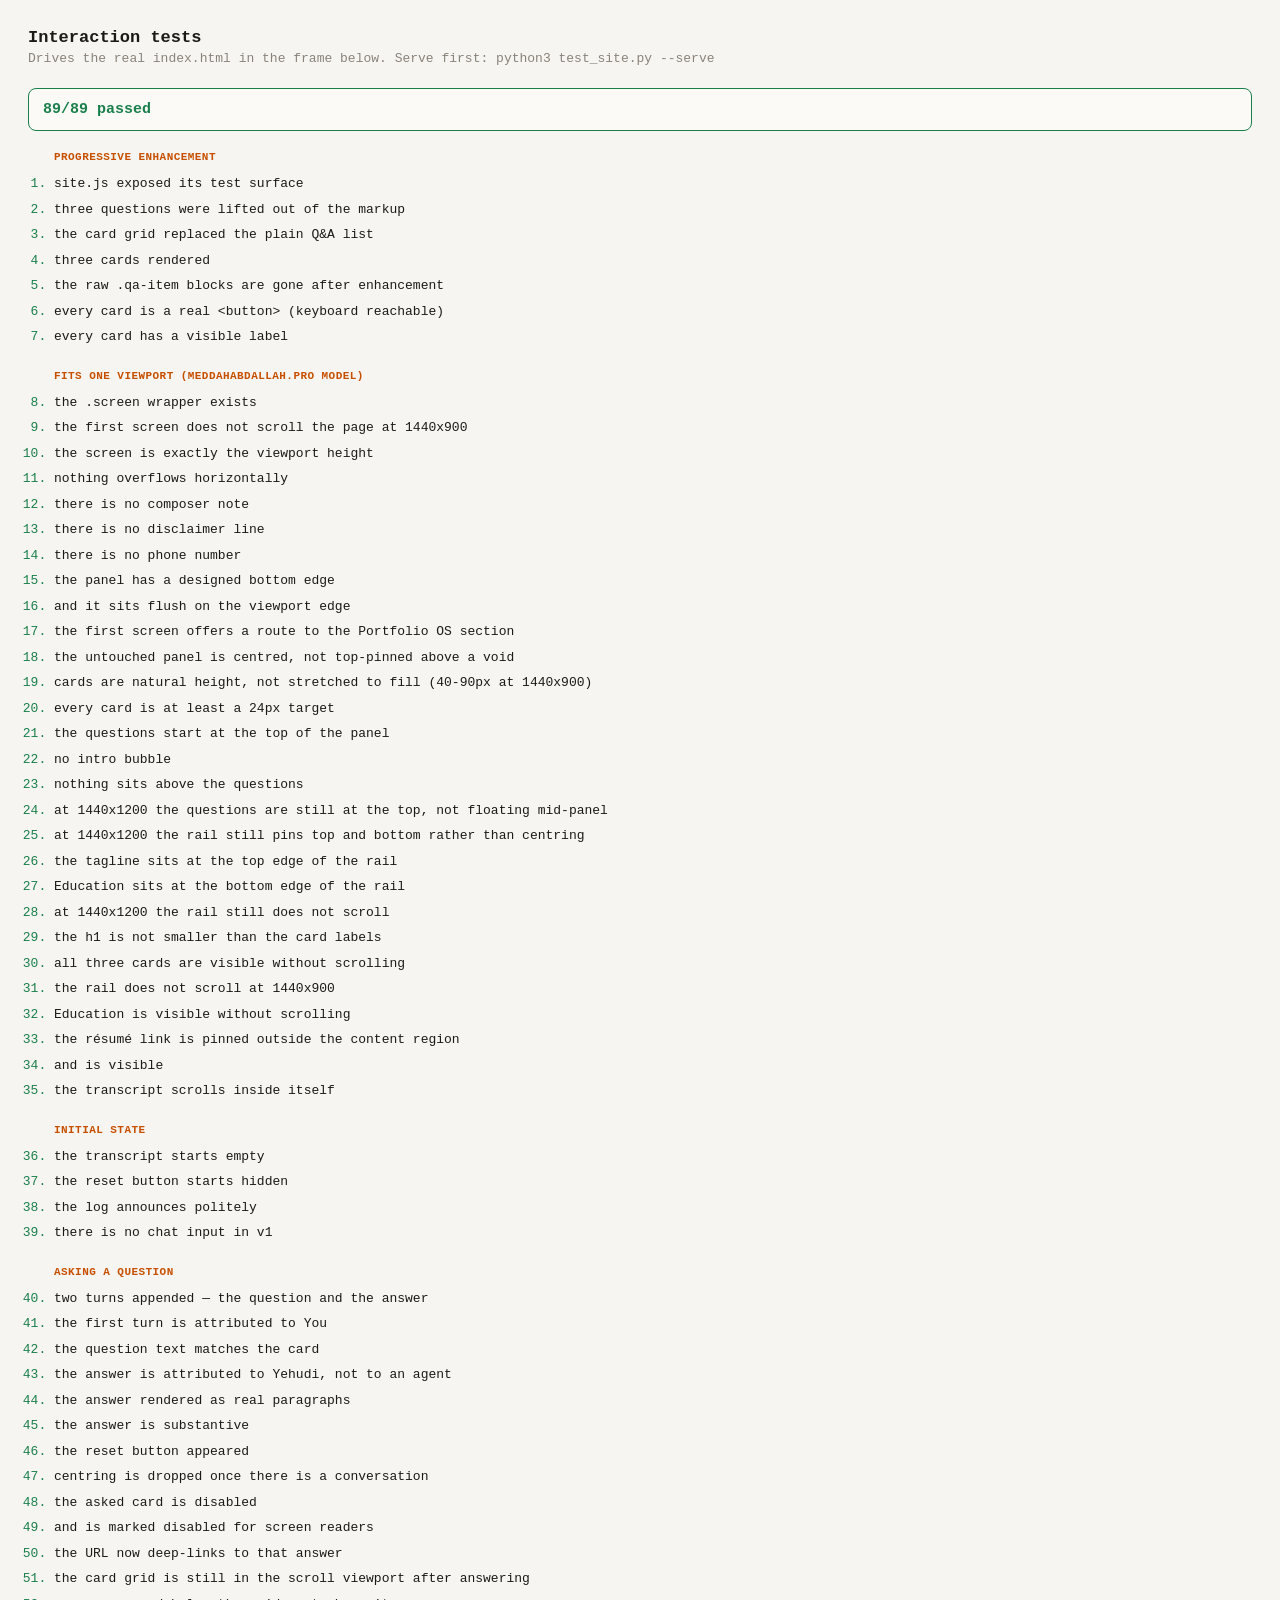
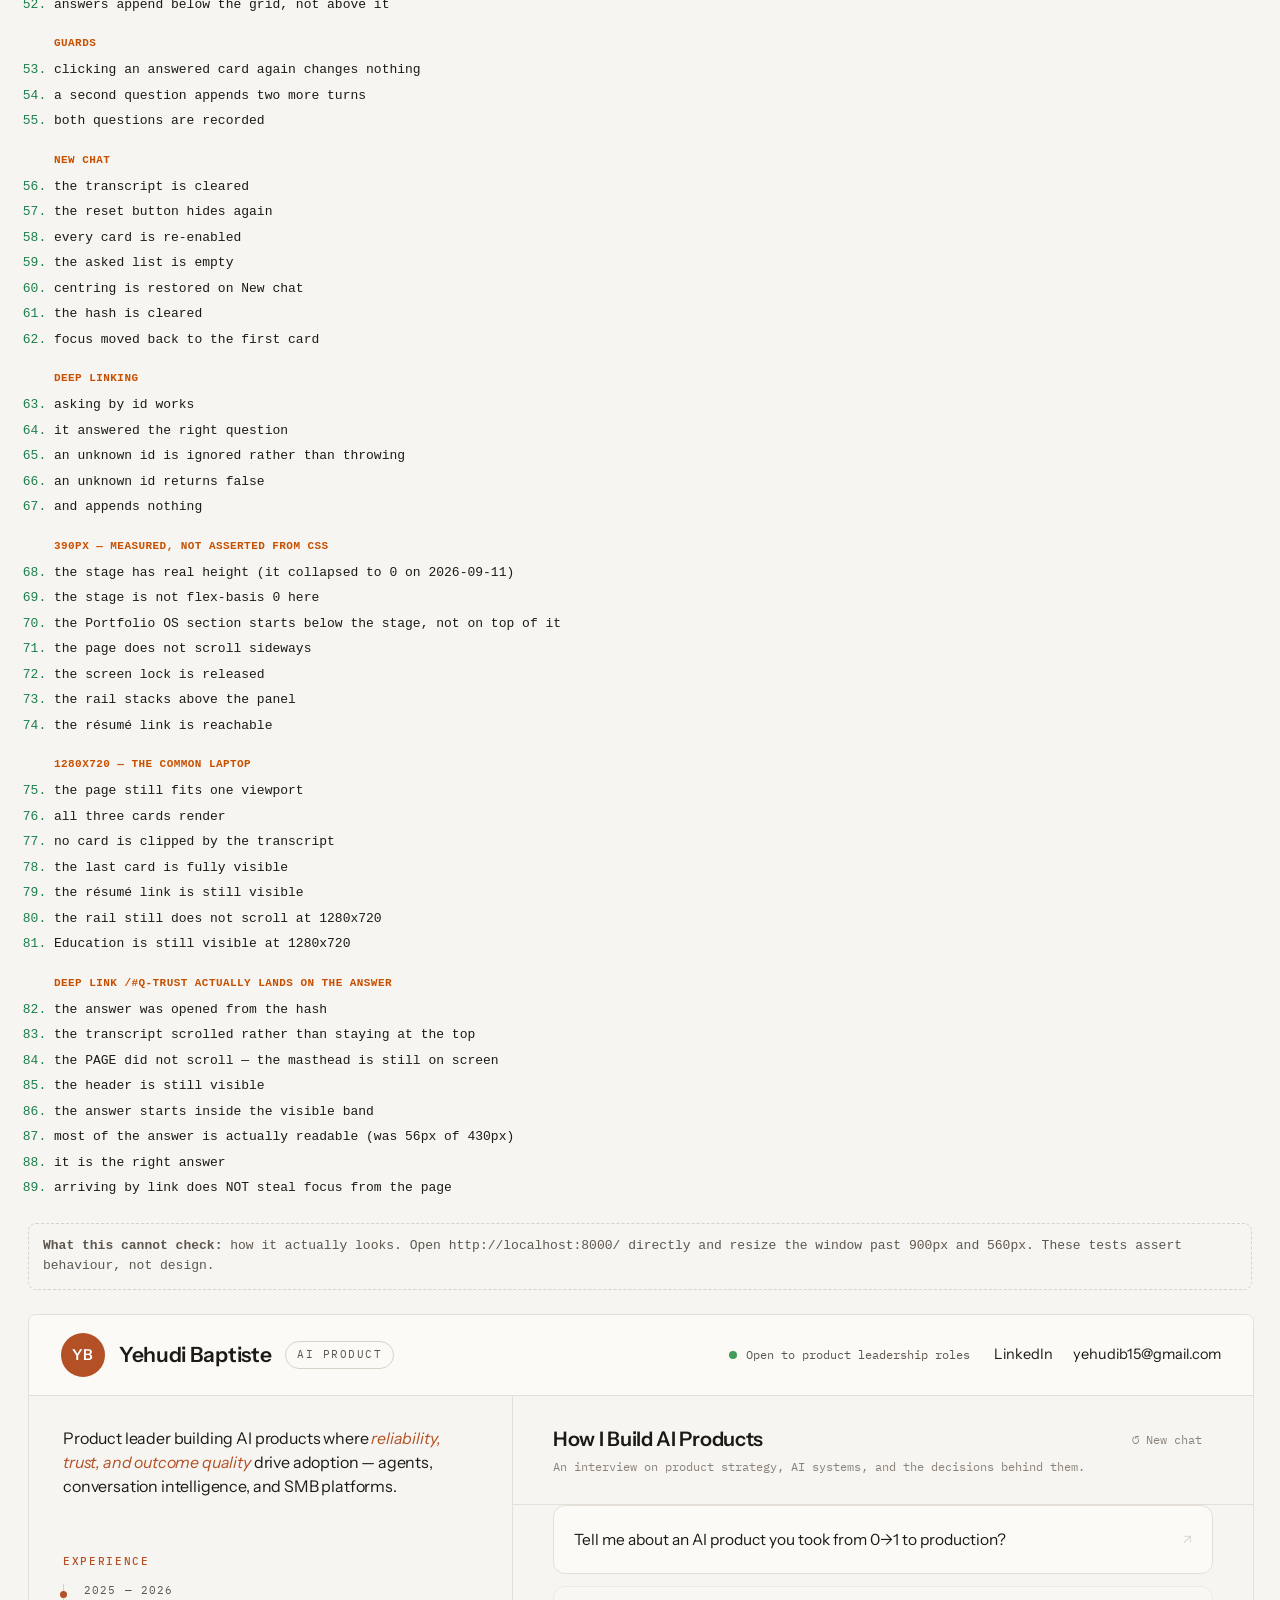
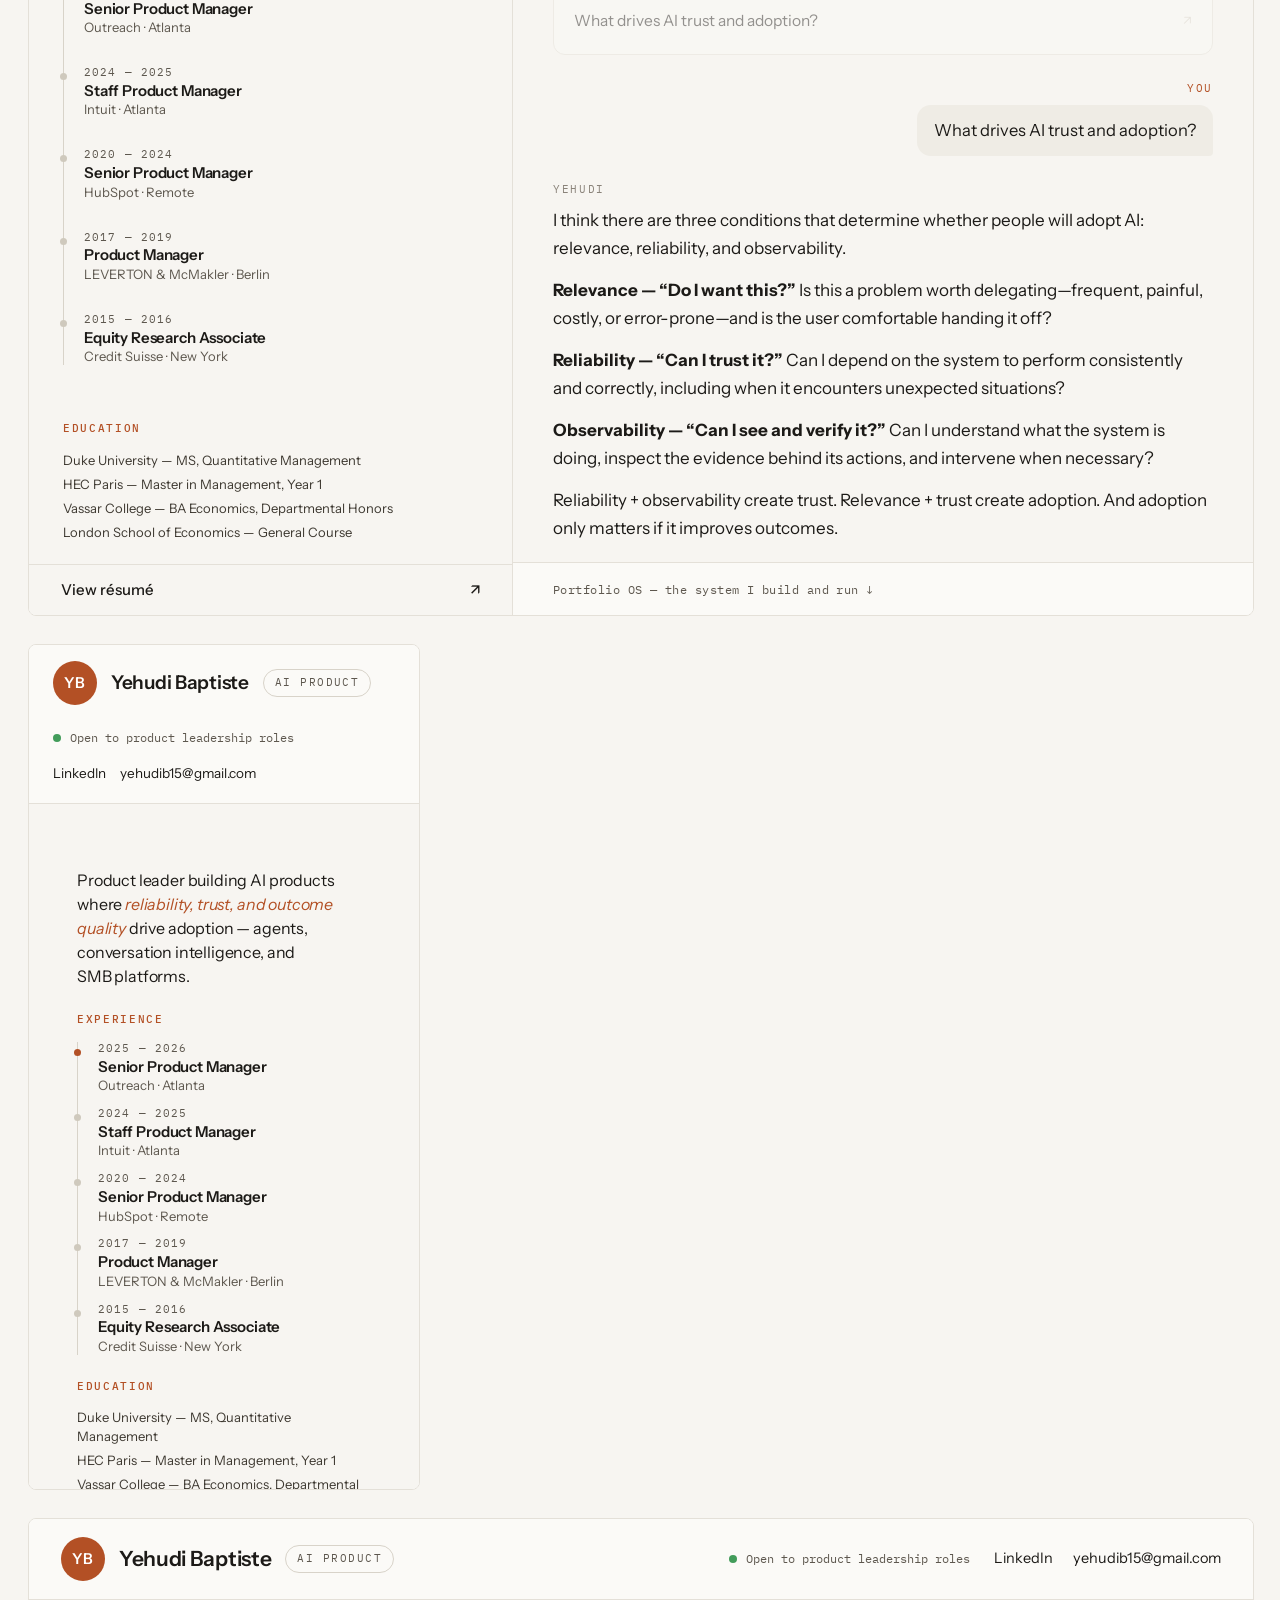
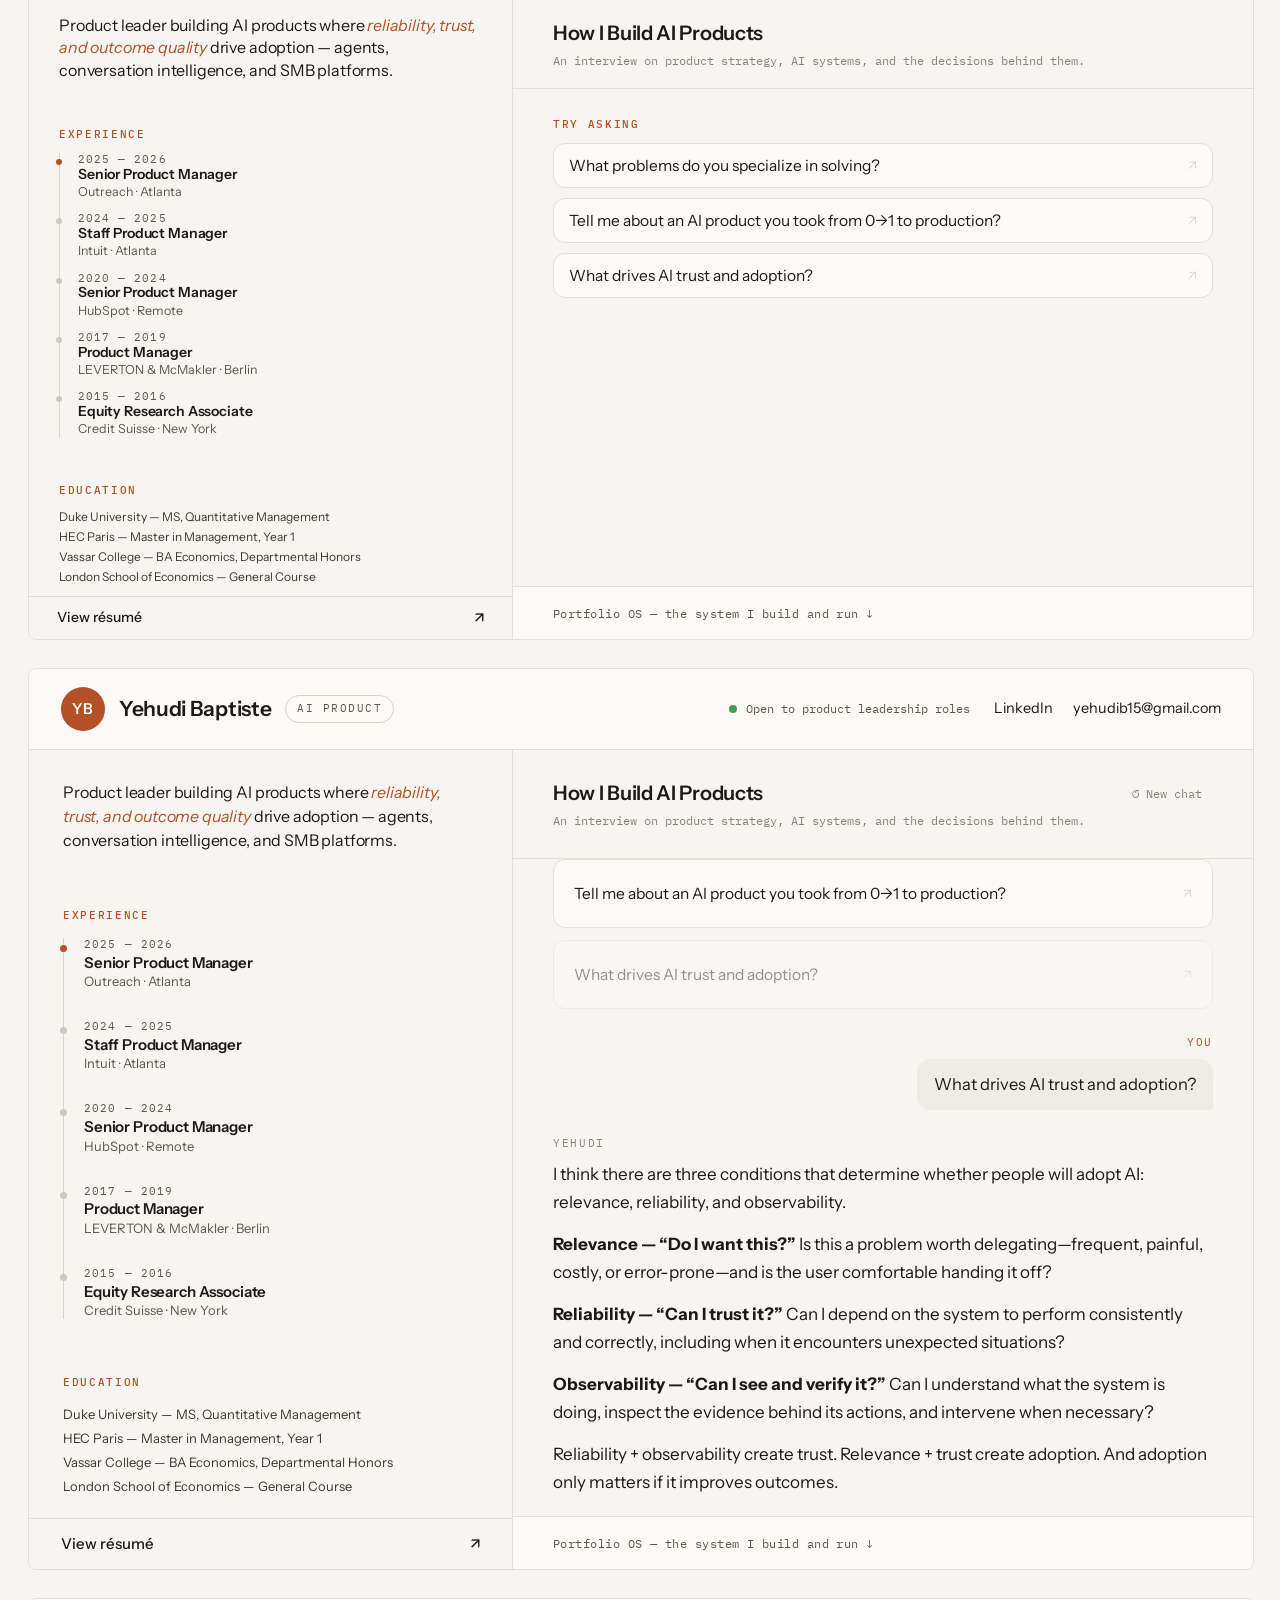
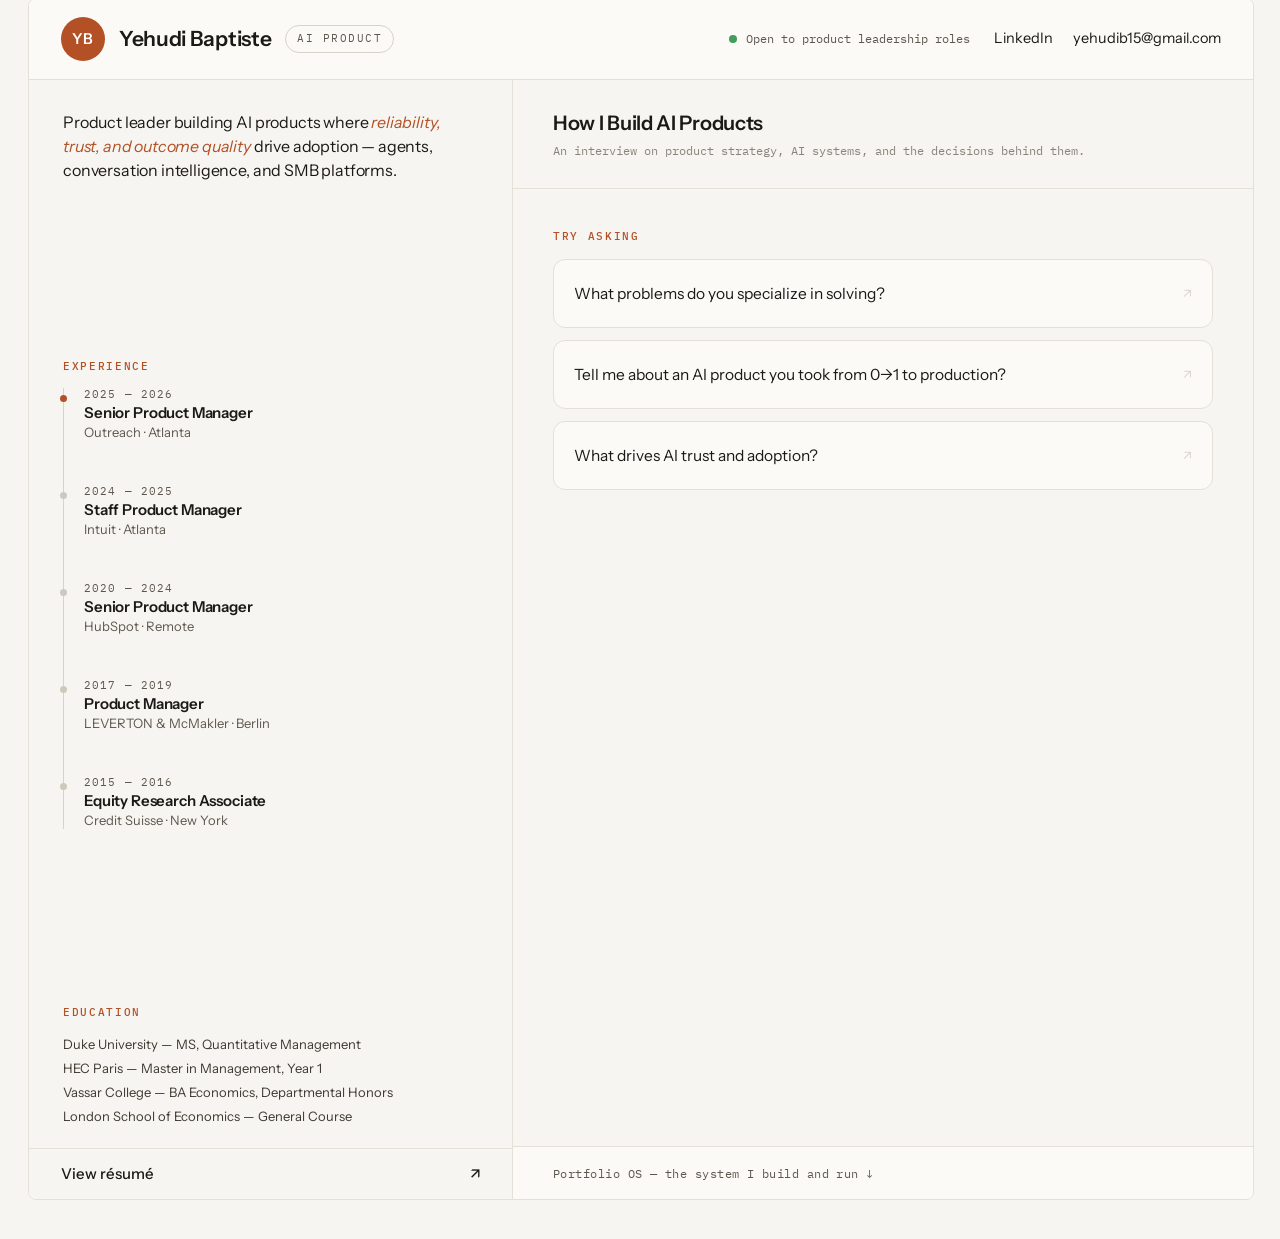
==== tests.html @ 3e701ba8 "Replace the product landing page with the portfolio experience myportfolioos.com was a Portfolio OS " ====
<!DOCTYPE html>
<html lang="en">
<head>
<meta charset="utf-8">
<meta name="viewport" content="width=device-width, initial-scale=1">
<title>Interaction tests — myportfolioos.com</title>
<meta name="robots" content="noindex">
<style>
  :root { color-scheme: light; }
  body { margin: 0; padding: 28px; background: #f7f5f1; color: #1c1a17;
         font-family: 'IBM Plex Mono', ui-monospace, Menlo, monospace; font-size: 13px; }
  h1 { font-size: 17px; margin: 0 0 4px; }
  .sub { color: #8a837a; margin: 0 0 22px; }
  #summary { font-size: 15px; font-weight: 600; padding: 12px 14px; border-radius: 8px;
             margin: 0 0 18px; border: 1px solid #e4e0d8; background: #fbfaf7; }
  #summary.pass { border-color: #1a7f4b; color: #1a7f4b; }
  #summary.fail { border-color: #b3261e; color: #b3261e; }
  ol { margin: 0; padding-left: 26px; }
  li { padding: 3px 0; line-height: 1.5; }
  li.ok::marker { color: #1a7f4b; }
  li.bad { color: #b3261e; font-weight: 500; }
  li.bad::marker { color: #b3261e; }
  .group { margin: 20px 0 8px; font-weight: 600; letter-spacing: 0.04em;
           text-transform: uppercase; font-size: 11px; color: #c75000; }
  #mframe { width: 390px; height: 844px; }
  #sframe { width: 1280px; height: 720px; }
  #dframe { width: 1440px; height: 900px; }
  #tframe { width: 1440px; height: 1200px; }
  iframe { width: 1440px; height: 900px; border: 1px solid #e4e0d8; border-radius: 8px;
           margin-top: 24px; background: #fff; max-width: 100%; }
  .note { margin-top: 22px; padding: 12px 14px; border: 1px dashed #d8d3c9;
          border-radius: 8px; color: #5d574e; line-height: 1.6; }
</style>
</head>
<body>

<h1>Interaction tests</h1>
<p class="sub">Drives the real index.html in the frame below. Serve first: <code>python3 test_site.py --serve</code></p>

<div id="summary">running…</div>
<ol id="results"></ol>

<div class="note">
  <strong>What this cannot check:</strong> how it actually looks. Open
  <code>http://localhost:8000/</code> directly and resize the window past 900px and 560px.
  These tests assert behaviour, not design.
</div>

<iframe id="frame" src="index.html" title="Landing page under test" width="1440" height="900"></iframe>
<iframe id="mframe" src="index.html" title="Landing page at 390px" width="390" height="844"></iframe>
<iframe id="sframe" src="index.html" title="Landing page at 1280x720" width="1280" height="720"></iframe>
<iframe id="dframe" src="index.html#q-trust" title="Deep link at 1440x900" width="1440" height="900"></iframe>
<iframe id="tframe" src="index.html" title="Landing page at 1440x1200" width="1440" height="1200"></iframe>

<script>
(function () {
  var results = document.getElementById("results");
  var summary = document.getElementById("summary");
  var ran = 0, bad = 0;

  function group(name) {
    var li = document.createElement("div");
    li.className = "group";
    li.textContent = name;
    results.appendChild(li);
  }

  function check(label, got, want) {
    if (want === undefined) want = true;
    ran++;
    var ok = got === want;
    if (!ok) bad++;
    var li = document.createElement("li");
    li.className = ok ? "ok" : "bad";
    li.textContent = label + (ok ? "" : "  → got " + JSON.stringify(got));
    results.appendChild(li);
  }

  function done() {
    summary.textContent = (ran - bad) + "/" + ran + " passed";
    summary.className = bad ? "fail" : "pass";
  }

  function fail(msg) {
    summary.textContent = msg;
    summary.className = "fail";
  }

  /* ------------------------------------------------------------------ 390px
   * A string match on "max-width: 900px" was green while the phone layout was
   * completely broken: .stage kept `flex: 1 1 0` from the desktop rule, collapsed
   * to 0px once .screen stopped being a fixed-height flex column, and every child
   * painted on top of the section below. Measure the box, never the stylesheet. */
  function narrow() {
    group("390px — measured, not asserted from CSS");
    var f = document.getElementById("mframe");
    var d = f.contentDocument, w = f.contentWindow;
    var de = d.documentElement;
    var stage = d.querySelector(".stage");
    var product = d.querySelector(".product");
    var sh = stage.getBoundingClientRect();

    check("the stage has real height (it collapsed to 0 on 2026-09-11)",
          Math.round(sh.height) > 400);
    check("the stage is not flex-basis 0 here",
          w.getComputedStyle(stage).flexGrow, "0");
    check("the Portfolio OS section starts below the stage, not on top of it",
          product.getBoundingClientRect().top >= sh.bottom - 2);
    check("the page does not scroll sideways", de.scrollWidth <= de.clientWidth + 1);
    check("the screen lock is released", w.getComputedStyle(d.querySelector(".screen")).overflow, "visible");
    check("the rail stacks above the panel",
          d.querySelector(".rail").getBoundingClientRect().bottom
            <= d.querySelector(".panel").getBoundingClientRect().top + 2);
    check("the résumé link is reachable", d.querySelector(".resume").getBoundingClientRect().height > 20);
    short();
  }

  /* ----------------------------------------------------------------- 1280x720
   * The commonest laptop. The bottom two cards clipped here while 1440x900 was fine. */
  function short() {
    group("1280x720 — the common laptop");
    var f = document.getElementById("sframe");
    var d = f.contentDocument;
    var de = d.documentElement;
    var tr = d.querySelector(".transcript");
    var cards = d.querySelectorAll(".ask");

    check("the page still fits one viewport",
          d.querySelector(".screen").scrollHeight <= d.querySelector(".screen").clientHeight + 2);
    check("all three cards render", cards.length, 3);
    check("no card is clipped by the transcript",
          Array.prototype.every.call(cards, function (b) {
            return b.getBoundingClientRect().bottom <= tr.getBoundingClientRect().bottom + 1;
          }));
    check("the last card is fully visible",
          cards[cards.length - 1].getBoundingClientRect().bottom <= de.clientHeight);
    check("the résumé link is still visible",
          d.querySelector(".resume").getBoundingClientRect().bottom <= de.clientHeight + 2);
    var rs2 = d.querySelector(".rail-scroll");
    check("the rail still does not scroll at 1280x720",
          rs2.scrollHeight <= rs2.clientHeight + 1);
    check("Education is still visible at 1280x720",
          d.querySelector(".edu").getBoundingClientRect().bottom
            <= rs2.getBoundingClientRect().bottom + 1);
    deep();
  }

  /* -------------------------------------------------------------- deep link
   * The link Yehudi pastes into an email. Moving #log below the card grid left this
   * showing 56px of a 430px answer, sliced mid-glyph by the composer, because the
   * deep-link path suppressed the scroll along with the focus. */
  /* Wait for the scroll to SETTLE before measuring. These assertions check the result
   * of a smooth scroll; sampling on a fixed timeout made the suite report 71/73 under
   * normal motion and 73/73 with --force-prefers-reduced-motion, on identical code.
   * A harness that shows red on a clean tree is a harness you stop reading. */
  function whenSettled(win, el, cb) {
    var last = -1, stable = 0, frames = 0, moved = false;
    (function tick() {
      // `moved` matters: from a cold start scrollTop is 0 and "3 stable frames" is
      // satisfied instantly, before the scroll has begun. Wait for it to leave 0 first.
      if (el.scrollTop > 0) moved = true;
      if (el.scrollTop === last) stable++; else { stable = 0; last = el.scrollTop; }
      if ((moved && stable >= 3) || ++frames > 300) return cb();
      win.setTimeout(tick, 16);   // NOT win.requestAnimationFrame — detaching it from
                                  // its window throws "Illegal invocation" and hangs the suite.
    })();
  }

  function deep() {
    var f = document.getElementById("dframe");
    var d = f.contentDocument;
    var tr = d.querySelector(".transcript");
    whenSettled(f.contentWindow, tr, function () { deepAssert(f, d, tr); });
  }

  function deepAssert(f, d, tr) {
    group("Deep link /#q-trust actually lands on the answer");
    var ai = d.querySelector(".turn.ai");

    check("the answer was opened from the hash", !!ai);
    if (!ai) { done(); return; }

    var band = tr.getBoundingClientRect();
    var box = ai.getBoundingClientRect();
    var visible = Math.min(box.bottom, band.bottom) - Math.max(box.top, band.top);

    check("the transcript scrolled rather than staying at the top", tr.scrollTop > 50);
    // scrollIntoView() moves every scrollable ancestor. It pushed the header off the
    // page and revealed the Portfolio OS section on a link that should not move the page.
    check("the PAGE did not scroll — the masthead is still on screen",
          f.contentWindow.scrollY, 0);
    check("the header is still visible",
          d.querySelector(".site-header").getBoundingClientRect().top >= -2);
    check("the answer starts inside the visible band", box.top >= band.top - 2);
    check("most of the answer is actually readable (was 56px of 430px)",
          visible > Math.min(box.height, band.height) * 0.8);
    check("it is the right answer",
          /relevance, reliability, and observability/i.test(d.getElementById("log").textContent));
    check("arriving by link does NOT steal focus from the page",
          d.activeElement === d.body || d.activeElement === d.documentElement);
    done();
  }

  var frame = document.getElementById("frame");

  frame.addEventListener("load", function () {
    var win, doc;
    try {
      win = frame.contentWindow;
      doc = win.document;
    } catch (e) {
      fail("Cannot reach the frame — open this over http, not file://");
      return;
    }

    if (!win.__site) {
      fail("site.js did not initialise (window.__site is missing)");
      return;
    }

    var S = win.__site;
    var log = doc.getElementById("log");
    var grid = doc.querySelector(".qa-grid");
    var resetBtn = doc.getElementById("reset");

    /* ---------------------------------------------------- enhancement */
    group("Progressive enhancement");
    check("site.js exposed its test surface", !!S);
    check("three questions were lifted out of the markup", S.questions.length, 3);
    check("the card grid replaced the plain Q&A list", !!grid);
    check("three cards rendered", grid ? grid.querySelectorAll(".ask").length : 0, 3);
    check("the raw .qa-item blocks are gone after enhancement",
          doc.querySelectorAll(".qa-item").length, 0);
    check("every card is a real <button> (keyboard reachable)",
          grid ? Array.prototype.every.call(grid.querySelectorAll(".ask"),
                function (b) { return b.tagName === "BUTTON" && b.type === "button"; }) : false);
    check("every card has a visible label",
          grid ? Array.prototype.every.call(grid.querySelectorAll(".ask"),
                function (b) { return b.textContent.trim().length > 8; }) : false);

    /* ---------------------------------------------------- viewport fit */
    group("Fits one viewport (meddahabdallah.pro model)");
    var screenEl = doc.querySelector(".screen");
    var de = doc.documentElement;
    check("the .screen wrapper exists", !!screenEl);
    check("the first screen does not scroll the page at 1440x900",
          screenEl.scrollHeight <= screenEl.clientHeight + 2);
    check("the screen is exactly the viewport height",
          Math.abs(screenEl.getBoundingClientRect().height - de.clientHeight) <= 2);
    check("nothing overflows horizontally", de.scrollWidth <= de.clientWidth + 1);

    // Removed 2026-09-11. Asserted absent so neither creeps back.
    check("there is no composer note", !doc.getElementById("composer"));
    check("there is no disclaimer line", !doc.querySelector(".disclaimer"));
    check("there is no phone number", !doc.querySelector('a[href^="tel:"]'));
    var foot = doc.querySelector(".panel-foot");
    check("the panel has a designed bottom edge", !!foot);
    check("and it sits flush on the viewport edge",
          Math.abs(foot.getBoundingClientRect().bottom - de.clientHeight) <= 2);
    check("the first screen offers a route to the Portfolio OS section",
          !!doc.querySelector('.screen a[href="#portfolio-os"]'));
    check("the untouched panel is centred, not top-pinned above a void",
          doc.getElementById("transcript").classList.contains("is-empty"));

    /* EMPTY-STATE GEOMETRY. On 2026-09-11 a stretched-card layout was added and then
       removed an hour later, and BOTH suites stayed green through the whole thing —
       nothing asserted a card height or a grid height, so a feature could vanish
       silently. These lock the intended shape: natural-height cards in a centred block.
       If the stretch is ever restored, the band is what needs editing, deliberately. */
    var cards = doc.querySelectorAll(".ask");
    var h0 = cards[0].getBoundingClientRect().height;
    check("cards are natural height, not stretched to fill (40-90px at 1440x900)",
          h0 >= 40 && h0 <= 90);
    check("every card is at least a 24px target",
          Array.prototype.every.call(cards, function (b) {
            return b.getBoundingClientRect().height >= 24;
          }));

    var tr = doc.getElementById("transcript");
    var trBox = tr.getBoundingClientRect();
    var kicker = doc.querySelector("#qa .kicker").getBoundingClientRect();
    /* His ruling 2026-09-11: intro bubble removed, questions at the top of the panel.
       Measured against the transcript's own padding rather than a literal. The first
       version used `<= 40` and measured exactly 40 — padding 34px plus the section's 6px
       margin — so any future padding tweak would have failed the build spuriously and read
       as a real regression. */
    var trPadTop = parseFloat(win.getComputedStyle(tr).paddingTop);
    check("the questions start at the top of the panel",
          kicker.top - trBox.top <= trPadTop + 16);
    check("no intro bubble", !doc.querySelector(".msg.intro"));
    check("nothing sits above the questions",
          doc.querySelector("#qa").previousElementSibling, null);

    /* 1440x900 is where the empty-state void is SMALLEST. Guarding it only here reads as
       coverage it is not: at 1440x1200 the same void is roughly double. Re-run the two
       assertions that care about it at the height that actually stresses them. */
    var tall = document.getElementById("tframe");
    var td = tall.contentDocument;
    var ttr = td.getElementById("transcript");
    var tbox = ttr.getBoundingClientRect();
    var tKick = td.querySelector("#qa .kicker").getBoundingClientRect();
    var tPadTop = parseFloat(tall.contentWindow.getComputedStyle(ttr).paddingTop);
    check("at 1440x1200 the questions are still at the top, not floating mid-panel",
          tKick.top - tbox.top <= tPadTop + 16);
    // His ruling 2026-09-11: tagline pinned top, Education pinned bottom, at every height.
    check("at 1440x1200 the rail still pins top and bottom rather than centring",
          tall.contentWindow.getComputedStyle(td.querySelector(".rail-scroll")).justifyContent,
          "space-between");
    var tRail = td.querySelector(".rail-scroll").getBoundingClientRect();
    var tKids = td.querySelectorAll(".rail-scroll > *");
    check("the tagline sits at the top edge of the rail",
          tKids[0].getBoundingClientRect().top - tRail.top <= 34);
    check("Education sits at the bottom edge of the rail",
          tRail.bottom - tKids[tKids.length - 1].getBoundingClientRect().bottom <= 26);
    check("at 1440x1200 the rail still does not scroll",
          td.querySelector(".rail-scroll").scrollHeight
            <= td.querySelector(".rail-scroll").clientHeight + 1);
    check("the h1 is not smaller than the card labels",
          parseFloat(win.getComputedStyle(doc.querySelector(".lede")).fontSize)
            >= parseFloat(win.getComputedStyle(doc.querySelector(".ask")).fontSize));
    check("all three cards are visible without scrolling",
          Array.prototype.every.call(doc.querySelectorAll(".ask"), function (b) {
            return b.getBoundingClientRect().bottom <= de.clientHeight;
          }));
    // His instruction 2026-09-11: the whole rail must fit, education visible, no scrolling.
    var rs = doc.querySelector(".rail-scroll");
    check("the rail does not scroll at 1440x900",
          rs.scrollHeight <= rs.clientHeight + 1);
    check("Education is visible without scrolling",
          doc.querySelector(".edu").getBoundingClientRect().bottom
            <= rs.getBoundingClientRect().bottom + 1);

    var resume = doc.querySelector(".resume");
    check("the résumé link is pinned outside the content region",
          resume.parentElement.classList.contains("rail"));
    check("and is visible", resume.getBoundingClientRect().bottom <= de.clientHeight + 2);
    check("the transcript scrolls inside itself",
          win.getComputedStyle(doc.querySelector(".transcript")).overflowY, "auto");

    /* ---------------------------------------------------- initial state */
    group("Initial state");
    check("the transcript starts empty", log.children.length, 0);
    check("the reset button starts hidden", resetBtn.hidden, true);
    check("the log announces politely",
          log.getAttribute("aria-live"), "polite");
    check("there is no chat input in v1", doc.querySelectorAll("textarea").length, 0);

    /* ---------------------------------------------------- asking */
    group("Asking a question");
    var first = grid.querySelector(".ask");
    var firstId = first.dataset.id;
    var firstLabel = first.textContent.replace("↗", "").trim();

    first.click();

    win.setTimeout(function () {
      check("two turns appended — the question and the answer", log.children.length, 2);
      check("the first turn is attributed to You",
            log.children[0].querySelector(".who").textContent.trim(), "You");
      check("the question text matches the card",
            log.children[0].querySelector(".bubble").textContent.trim(), firstLabel);
      // First person throughout: the heading says "How I Build AI Products" and every
      // answer is his own writing, so nothing on the page speaks about him in third person.
      check("the answer is attributed to Yehudi, not to an agent",
            log.children[1].querySelector(".who").textContent.trim(), "Yehudi");
      check("the answer rendered as real paragraphs",
            log.children[1].querySelectorAll("p").length >= 2);
      check("the answer is substantive",
            log.children[1].textContent.trim().length > 250);
      check("the reset button appeared", resetBtn.hidden, false);
      check("centring is dropped once there is a conversation",
            doc.getElementById("transcript").classList.contains("is-empty"), false);
      check("the asked card is disabled", first.disabled, true);
      check("and is marked disabled for screen readers",
            first.getAttribute("aria-disabled"), "true");
      check("the URL now deep-links to that answer",
            win.location.hash, "#" + firstId);
      check("the card grid is still in the scroll viewport after answering",
            grid.getBoundingClientRect().top < doc.querySelector(".transcript").getBoundingClientRect().bottom);
      check("answers append below the grid, not above it",
            grid.compareDocumentPosition(log) & Node.DOCUMENT_POSITION_FOLLOWING ? true : false);

      /* ------------------------------------------------- no double-ask */
      group("Guards");
      first.click();
      win.setTimeout(function () {
        check("clicking an answered card again changes nothing", log.children.length, 2);

        var second = grid.querySelectorAll(".ask")[1];
        second.click();
        win.setTimeout(function () {
          check("a second question appends two more turns", log.children.length, 4);
          check("both questions are recorded", S.asked().length, 2);

          /* --------------------------------------------- reset */
          group("New chat");
          resetBtn.click();
          win.setTimeout(function () {
            check("the transcript is cleared", log.children.length, 0);
            check("the reset button hides again", resetBtn.hidden, true);
            check("every card is re-enabled",
                  Array.prototype.every.call(grid.querySelectorAll(".ask"),
                        function (b) { return b.disabled === false; }));
            check("the asked list is empty", S.asked().length, 0);
            check("centring is restored on New chat",
                  doc.getElementById("transcript").classList.contains("is-empty"));
            check("the hash is cleared", win.location.hash, "");
            check("focus moved back to the first card",
                  doc.activeElement === grid.querySelector(".ask"));

            /* ------------------------------------------- deep link */
            group("Deep linking");
            S.ask("q-trust", { scroll: false, focus: false }).then(function () {
              win.setTimeout(function () {
                check("asking by id works", log.children.length, 2);
                check("it answered the right question",
                      /trust and adoption/i.test(log.children[0].textContent));
                check("an unknown id is ignored rather than throwing",
                      typeof S.ask === "function");
                S.ask("q-does-not-exist", { scroll: false, focus: false }).then(function (r) {
                  check("an unknown id returns false", r, false);
                  check("and appends nothing", log.children.length, 2);
                  narrow();
                });
              }, 30);
            });
          }, 30);
        }, 30);
      }, 30);
    }, 40);
  });
})();
</script>
</body>
</html>
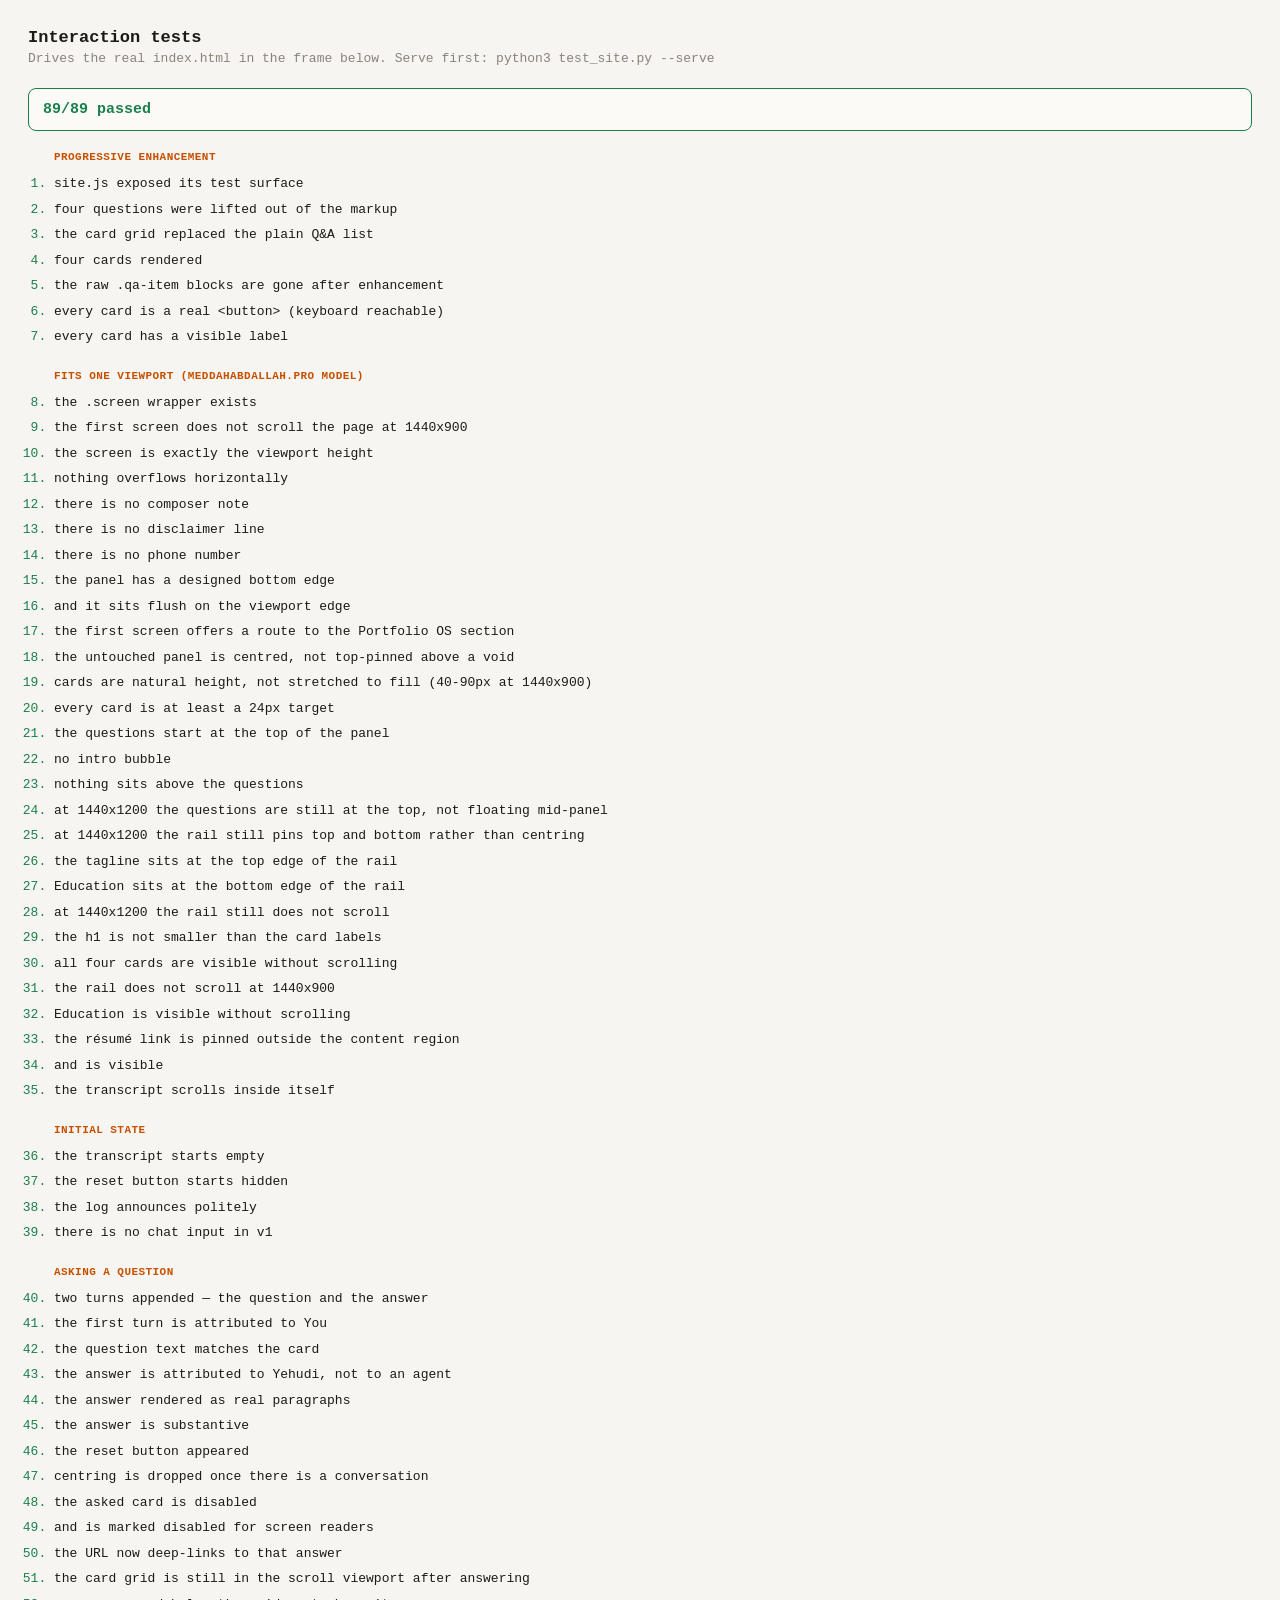
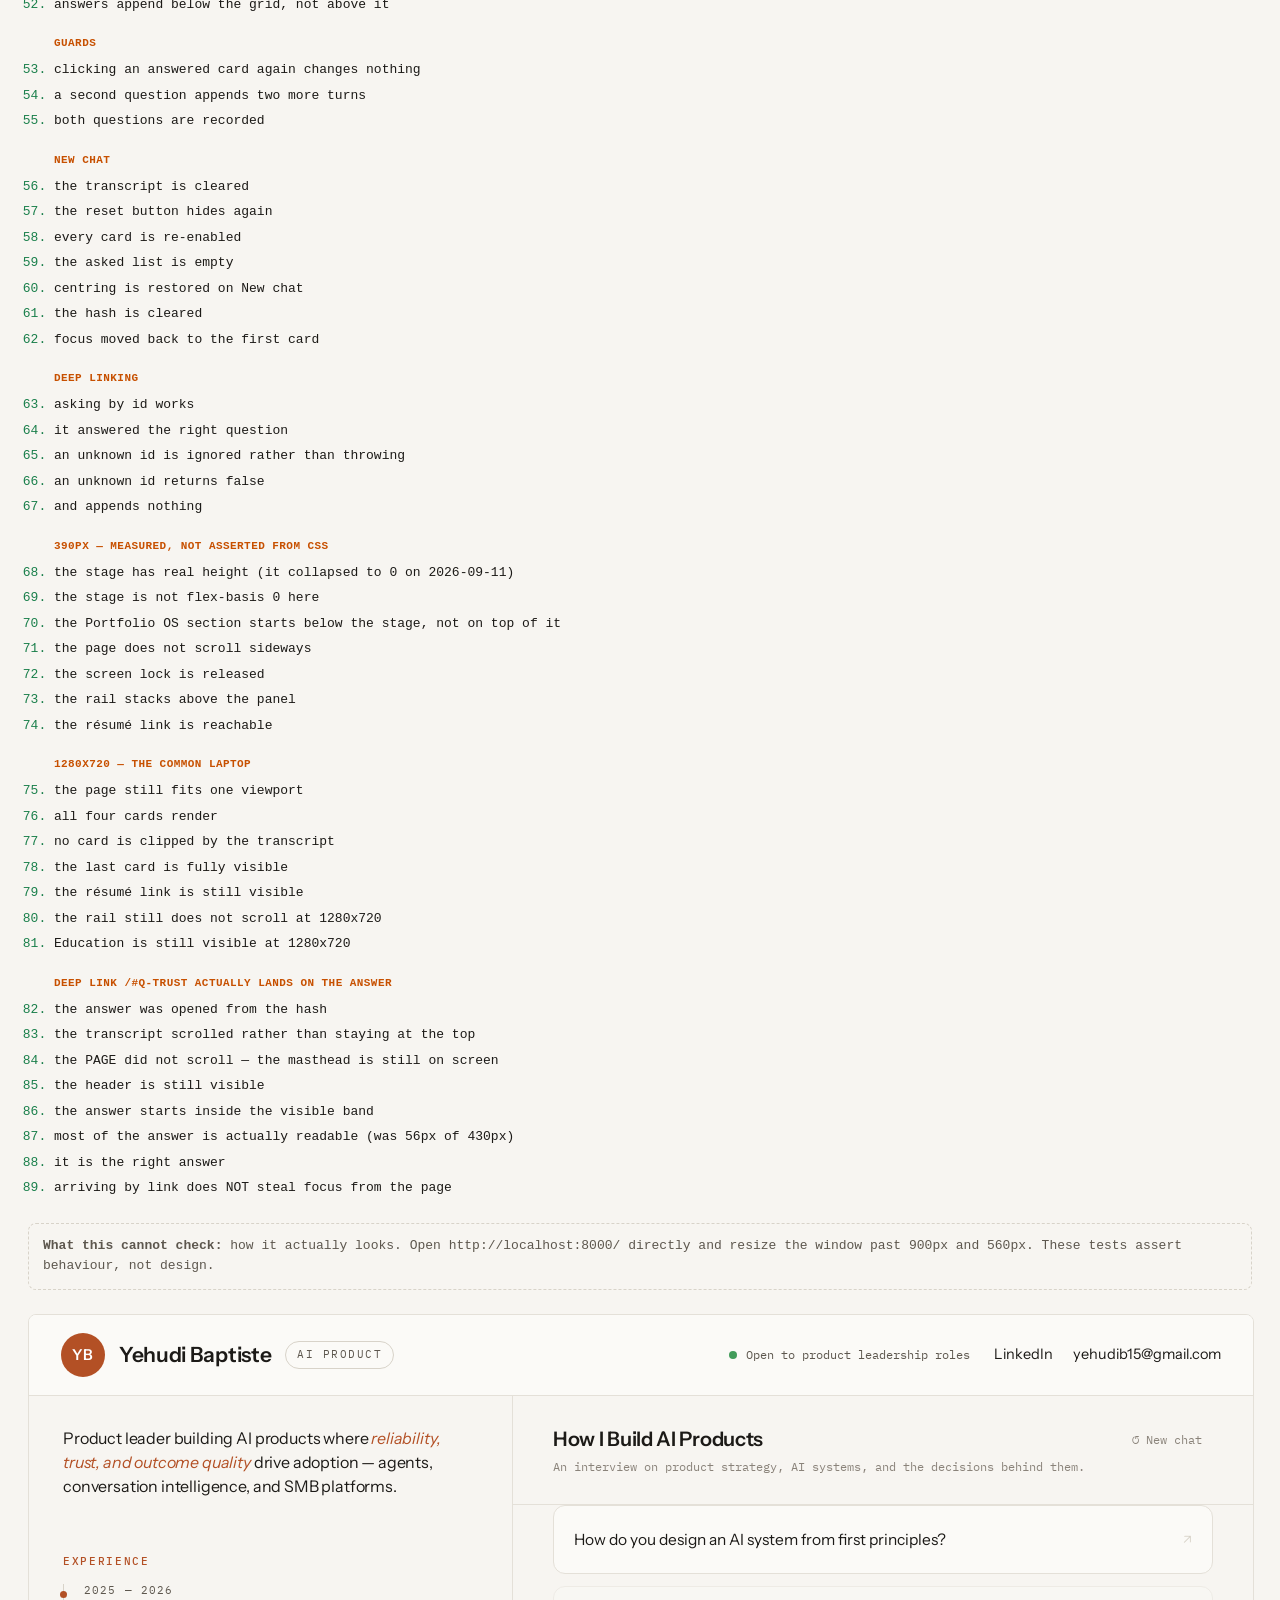
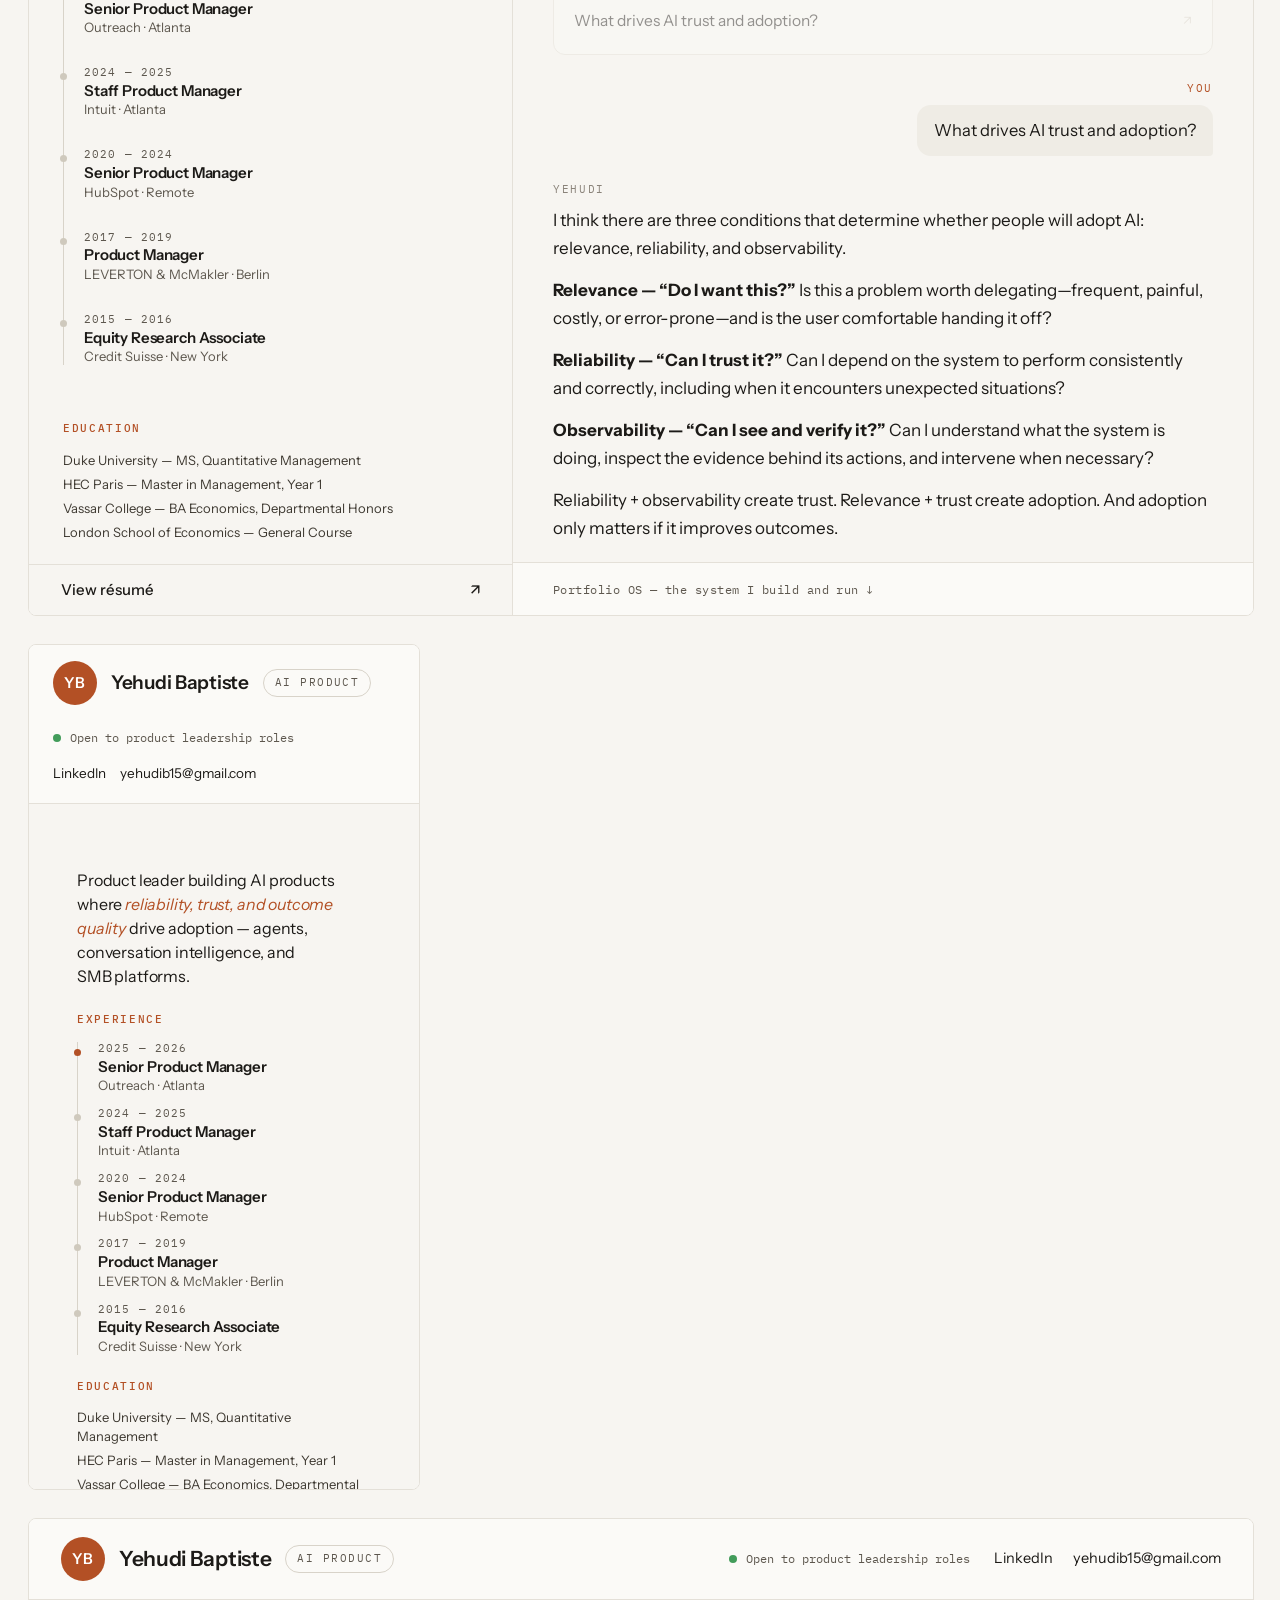
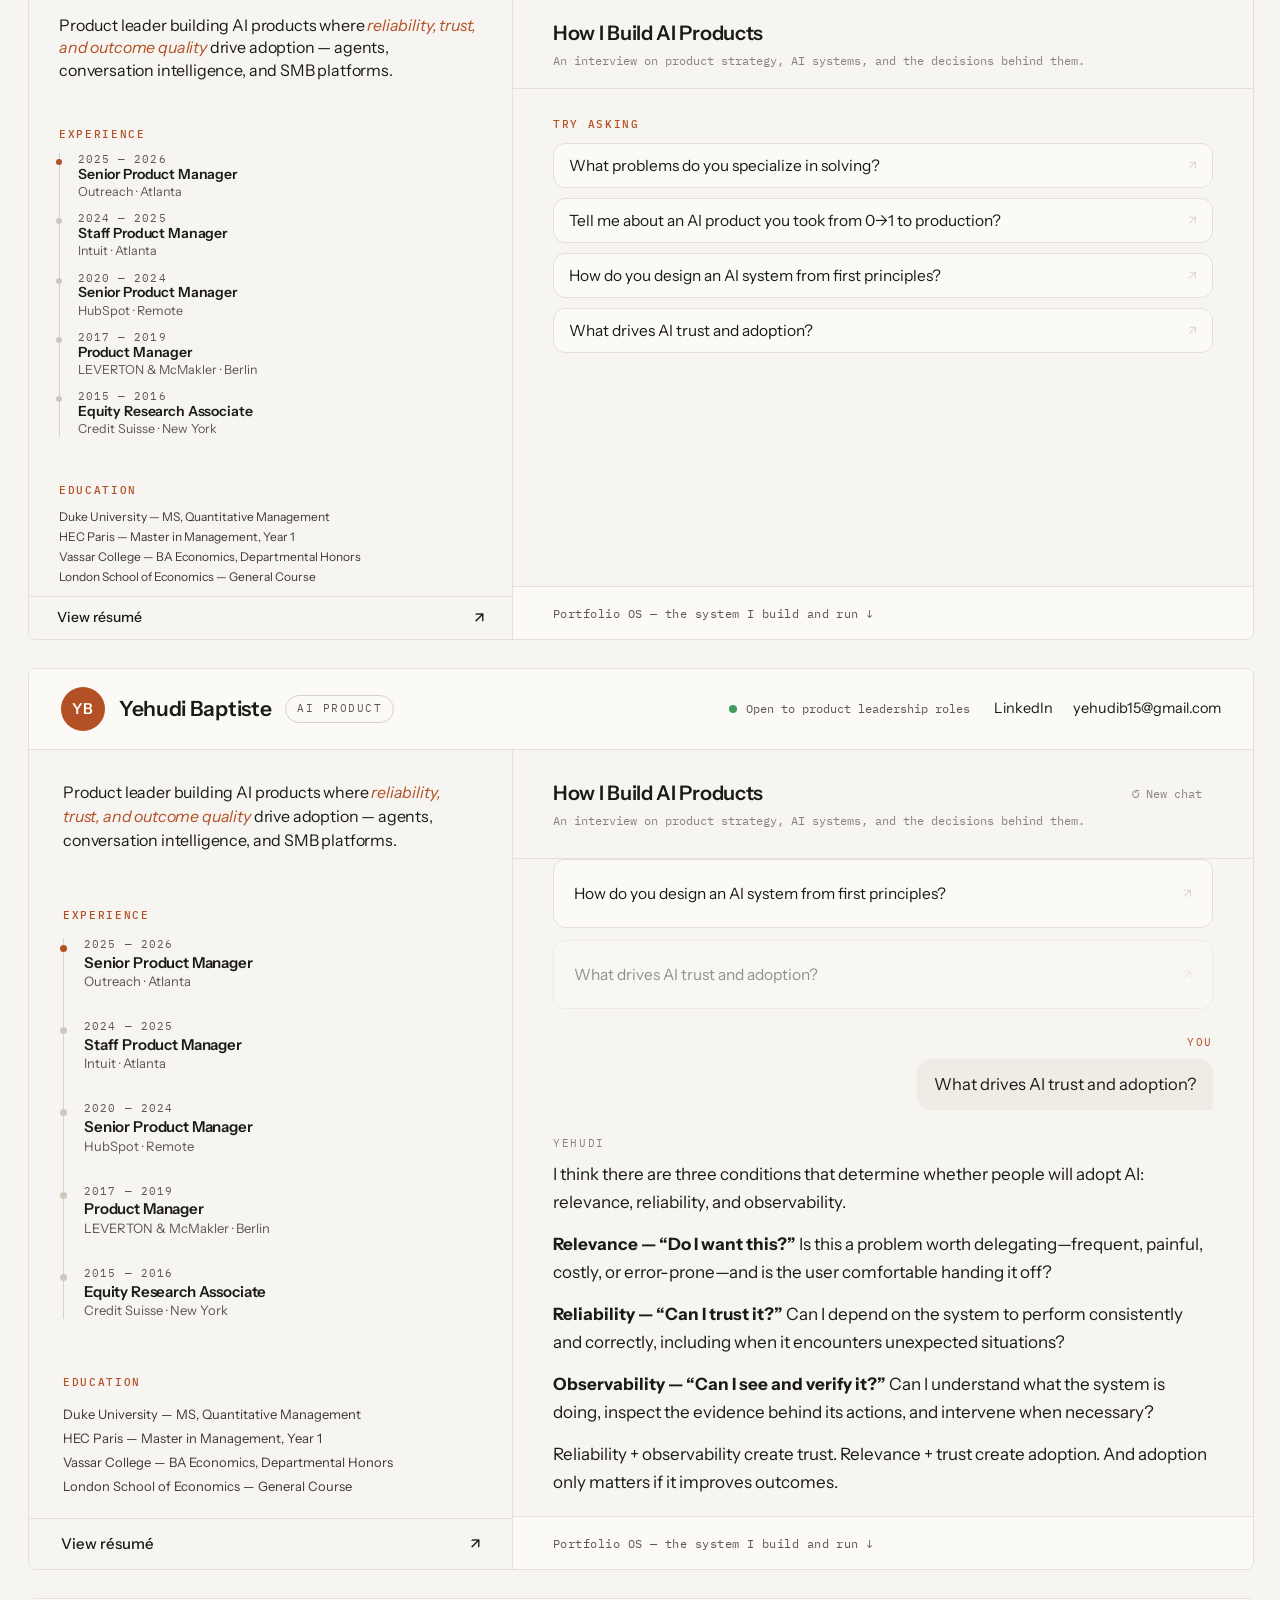
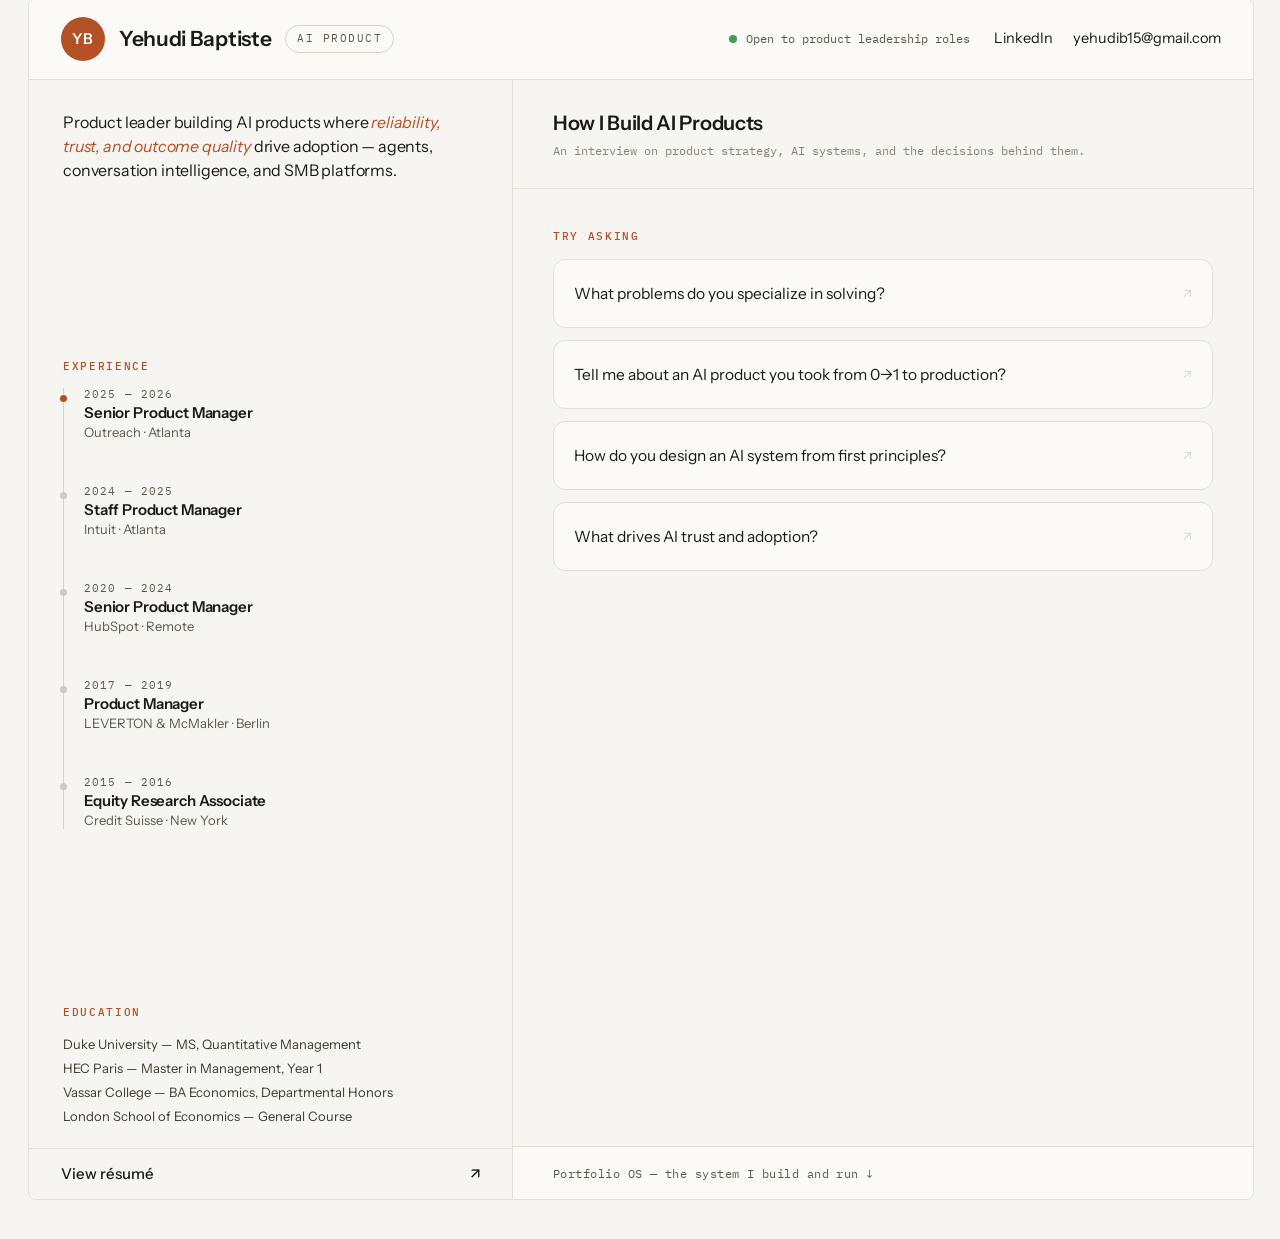
==== commit 42a80436: "Add a fourth question: designing an AI system from first principles His copy, verbatim. Unlike the o" ====
--- a/tests.html
+++ b/tests.html
@@ -127,7 +127,7 @@
 
     check("the page still fits one viewport",
           d.querySelector(".screen").scrollHeight <= d.querySelector(".screen").clientHeight + 2);
-    check("all three cards render", cards.length, 3);
+    check("all four cards render", cards.length, 4);
     check("no card is clipped by the transcript",
           Array.prototype.every.call(cards, function (b) {
             return b.getBoundingClientRect().bottom <= tr.getBoundingClientRect().bottom + 1;
@@ -226,9 +226,9 @@
     /* ---------------------------------------------------- enhancement */
     group("Progressive enhancement");
     check("site.js exposed its test surface", !!S);
-    check("three questions were lifted out of the markup", S.questions.length, 3);
+    check("four questions were lifted out of the markup", S.questions.length, 4);
     check("the card grid replaced the plain Q&A list", !!grid);
-    check("three cards rendered", grid ? grid.querySelectorAll(".ask").length : 0, 3);
+    check("four cards rendered", grid ? grid.querySelectorAll(".ask").length : 0, 4);
     check("the raw .qa-item blocks are gone after enhancement",
           doc.querySelectorAll(".qa-item").length, 0);
     check("every card is a real <button> (keyboard reachable)",
@@ -318,7 +318,7 @@
     check("the h1 is not smaller than the card labels",
           parseFloat(win.getComputedStyle(doc.querySelector(".lede")).fontSize)
             >= parseFloat(win.getComputedStyle(doc.querySelector(".ask")).fontSize));
-    check("all three cards are visible without scrolling",
+    check("all four cards are visible without scrolling",
           Array.prototype.every.call(doc.querySelectorAll(".ask"), function (b) {
             return b.getBoundingClientRect().bottom <= de.clientHeight;
           }));
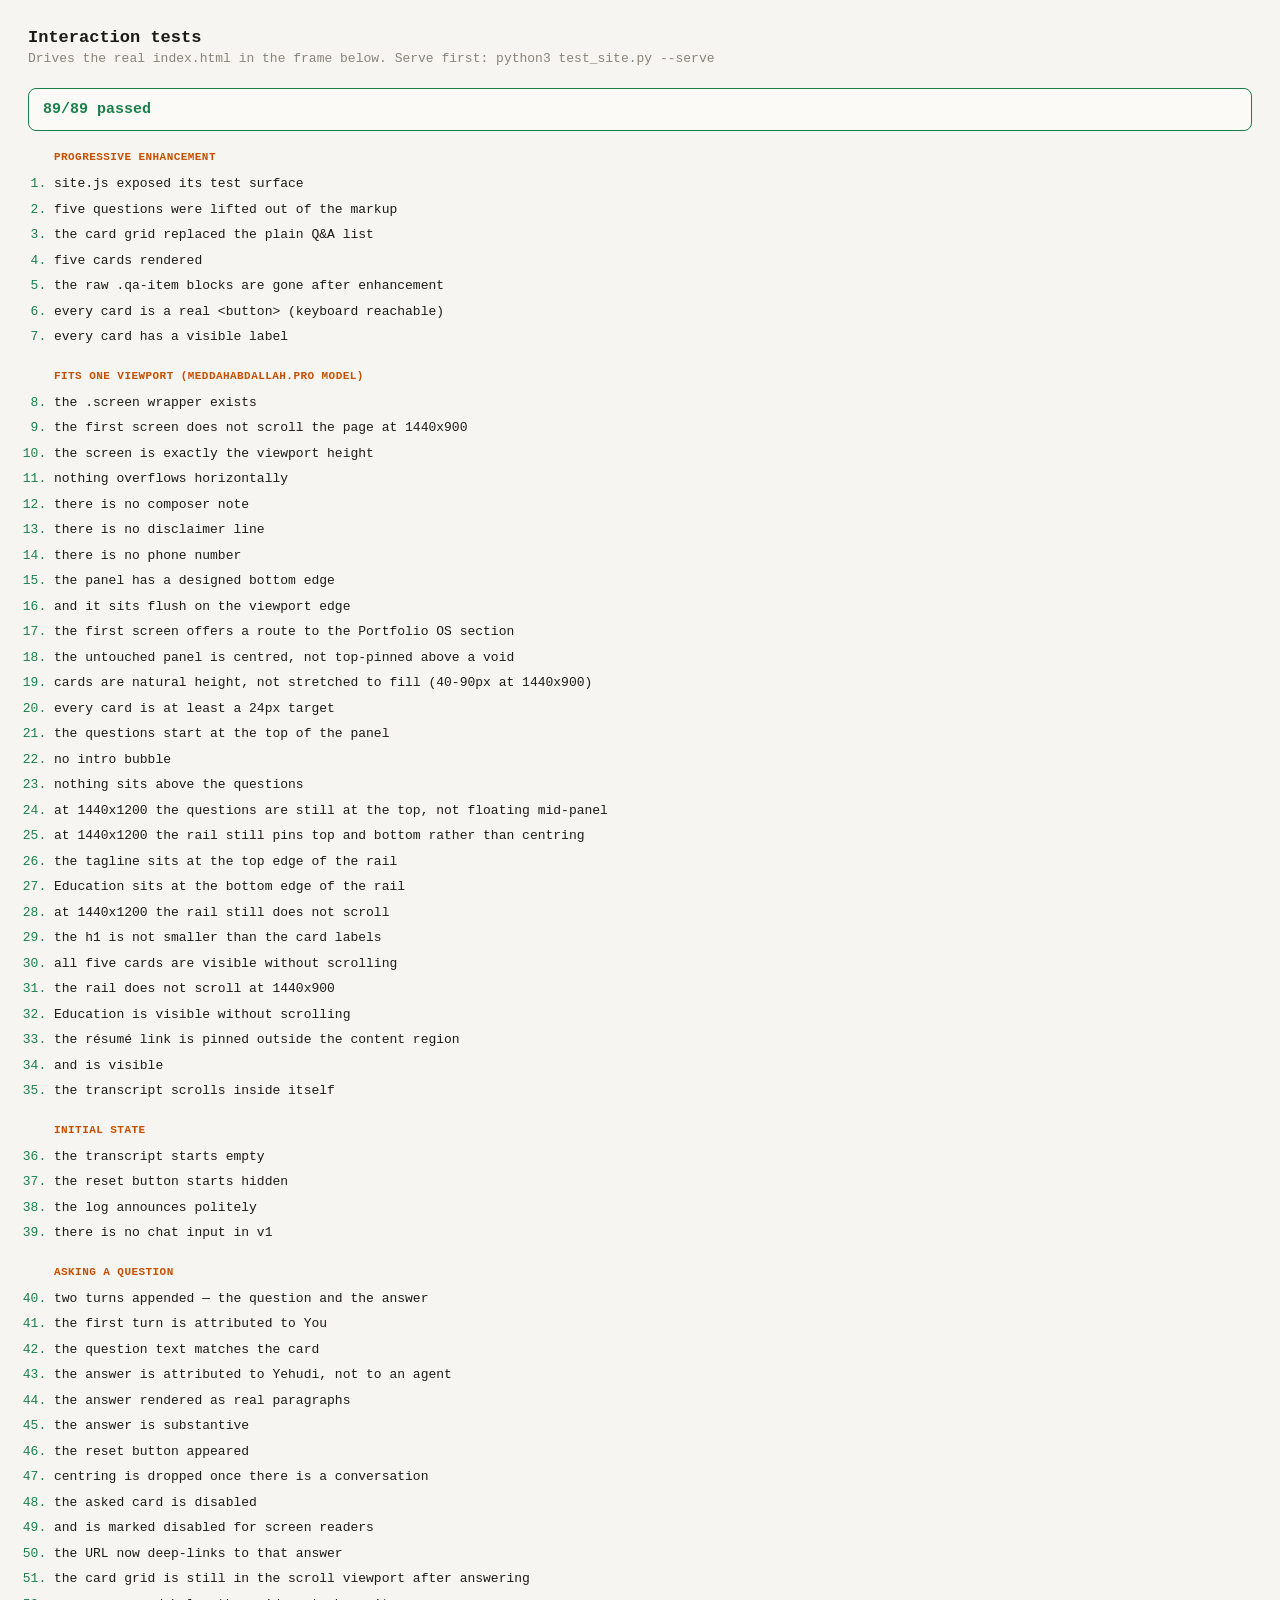
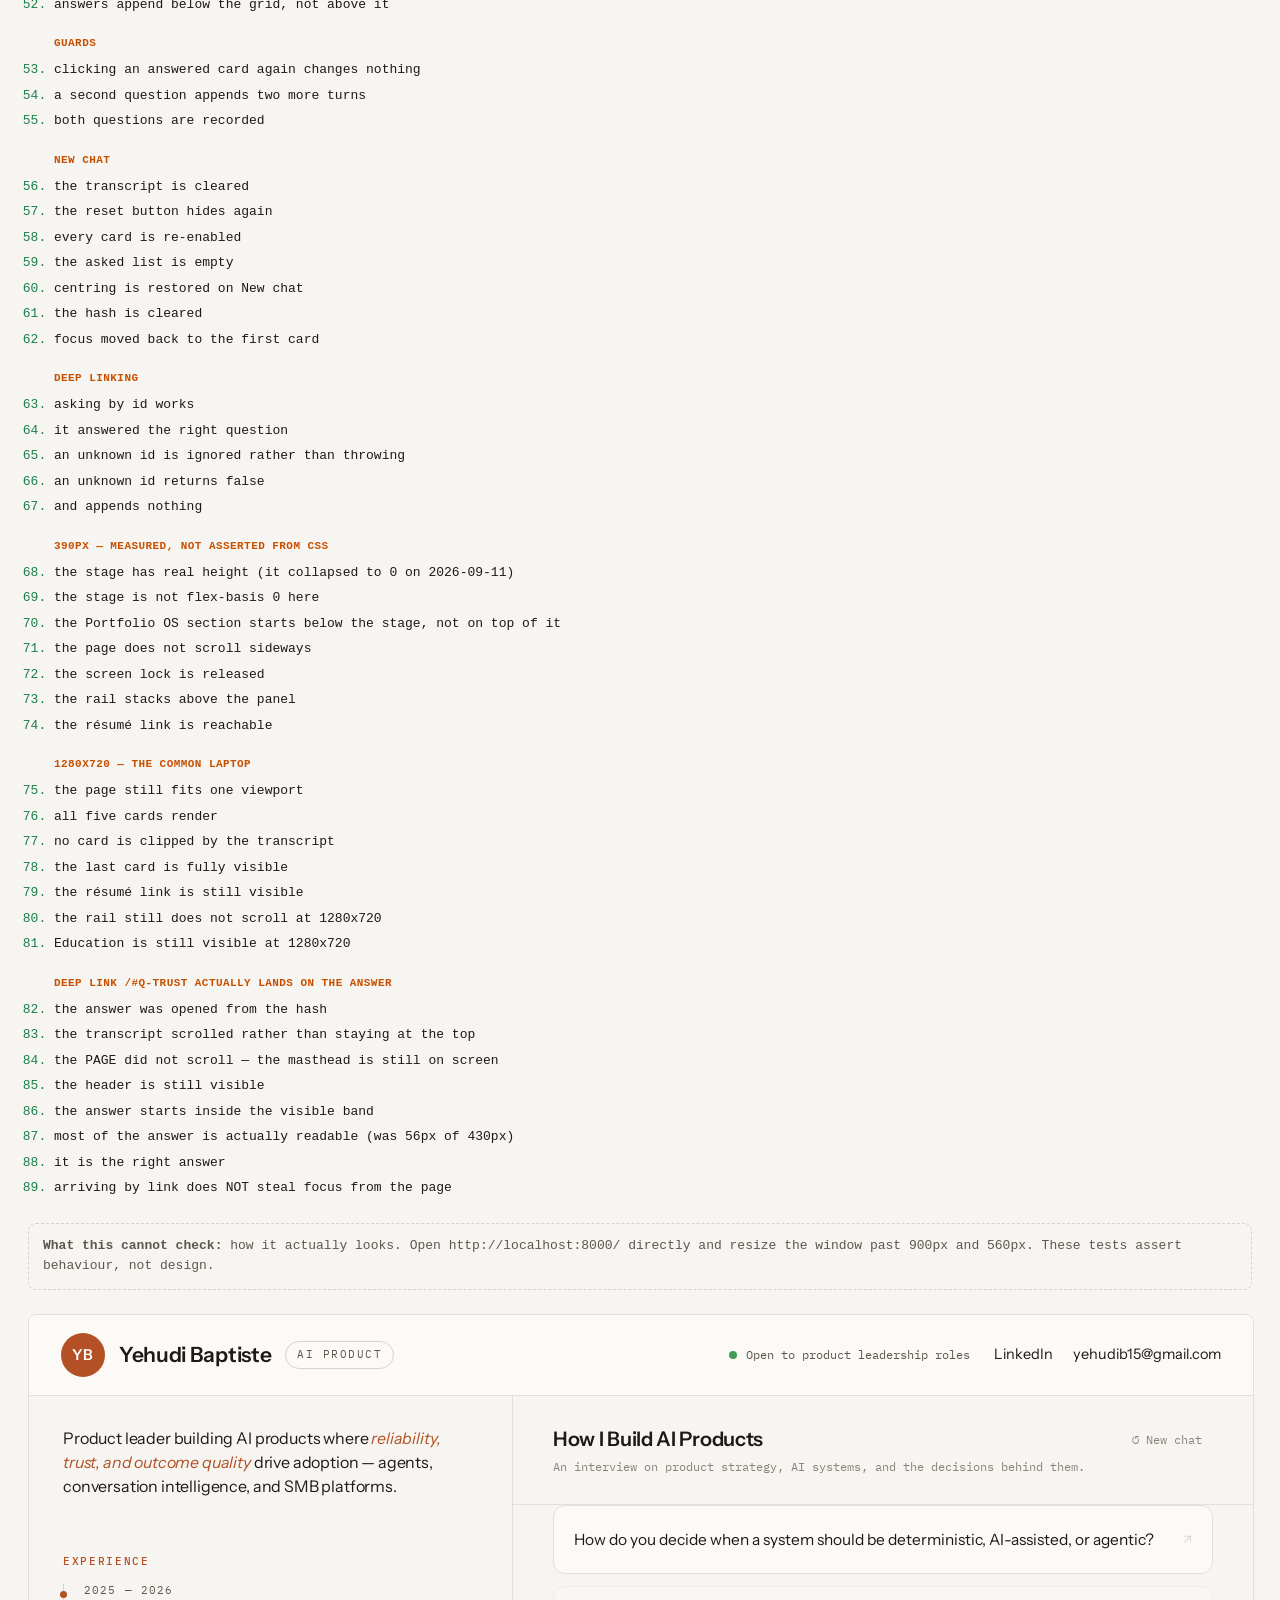
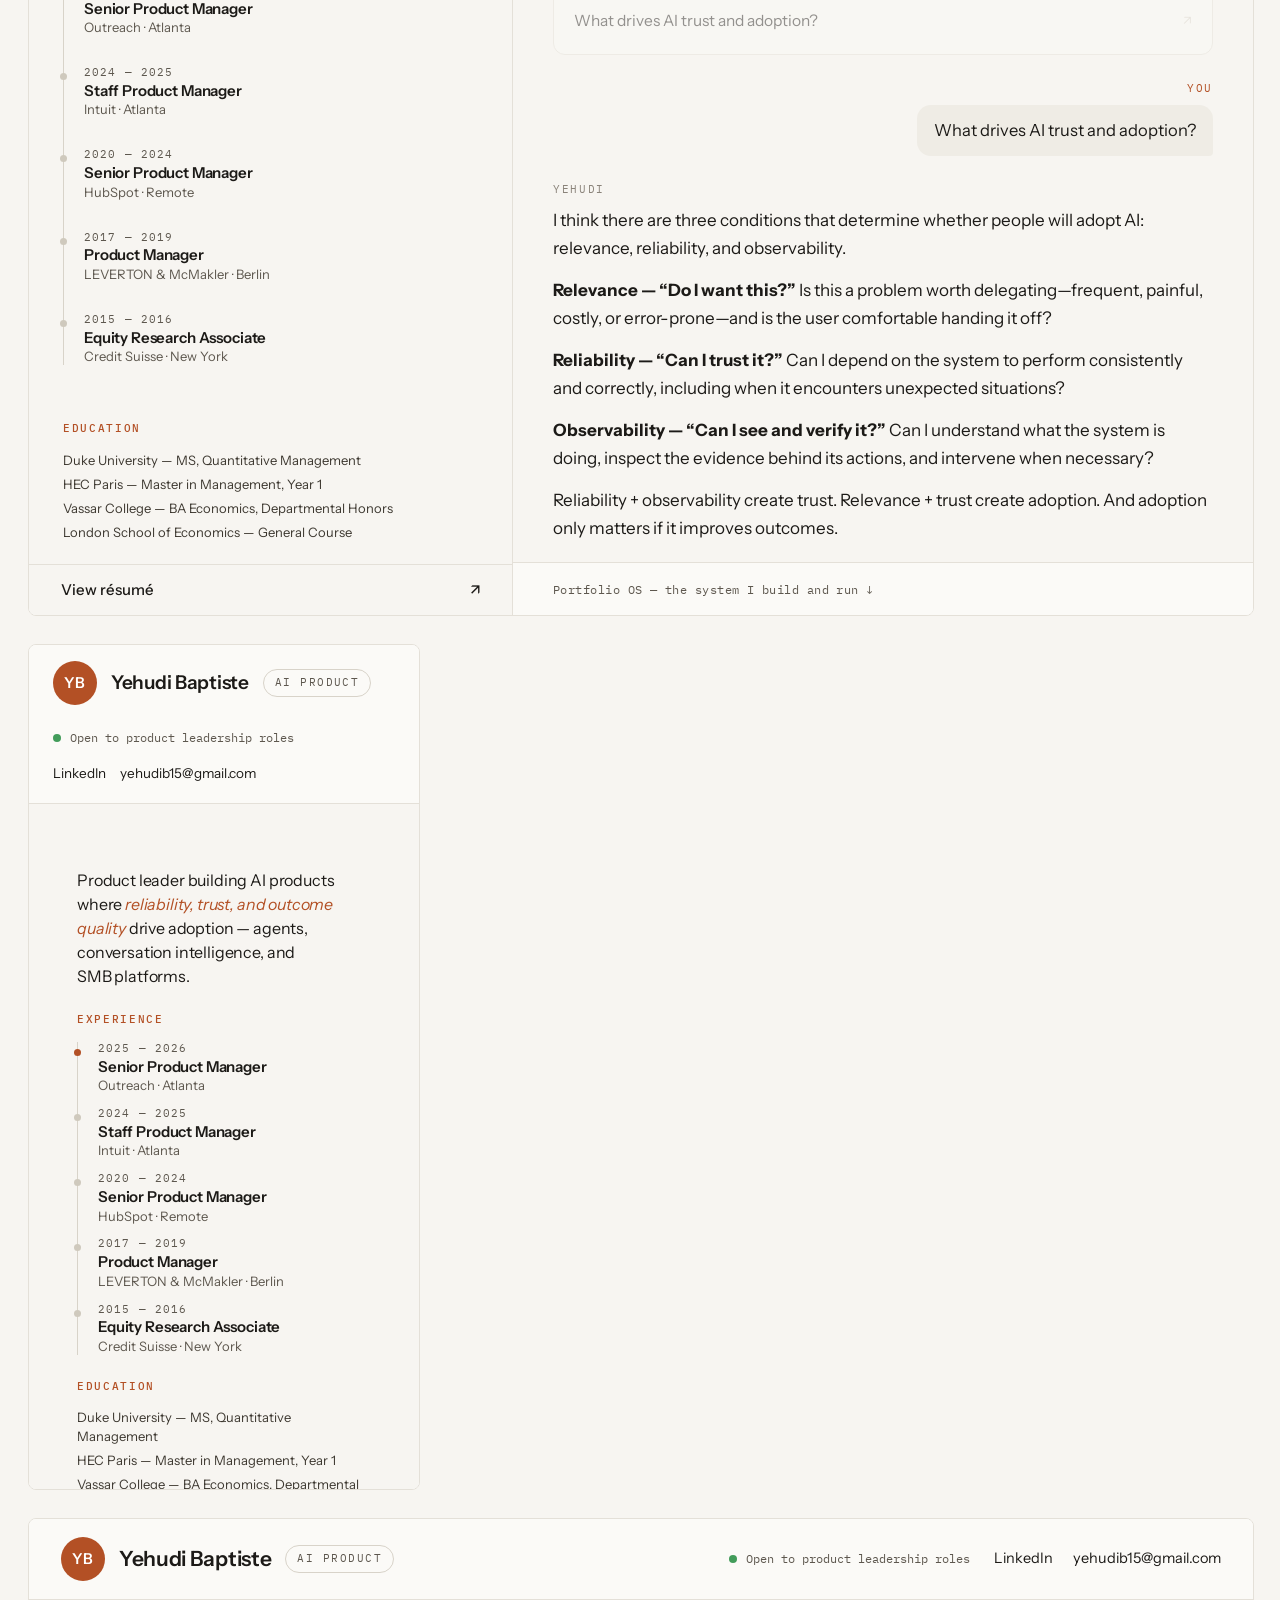
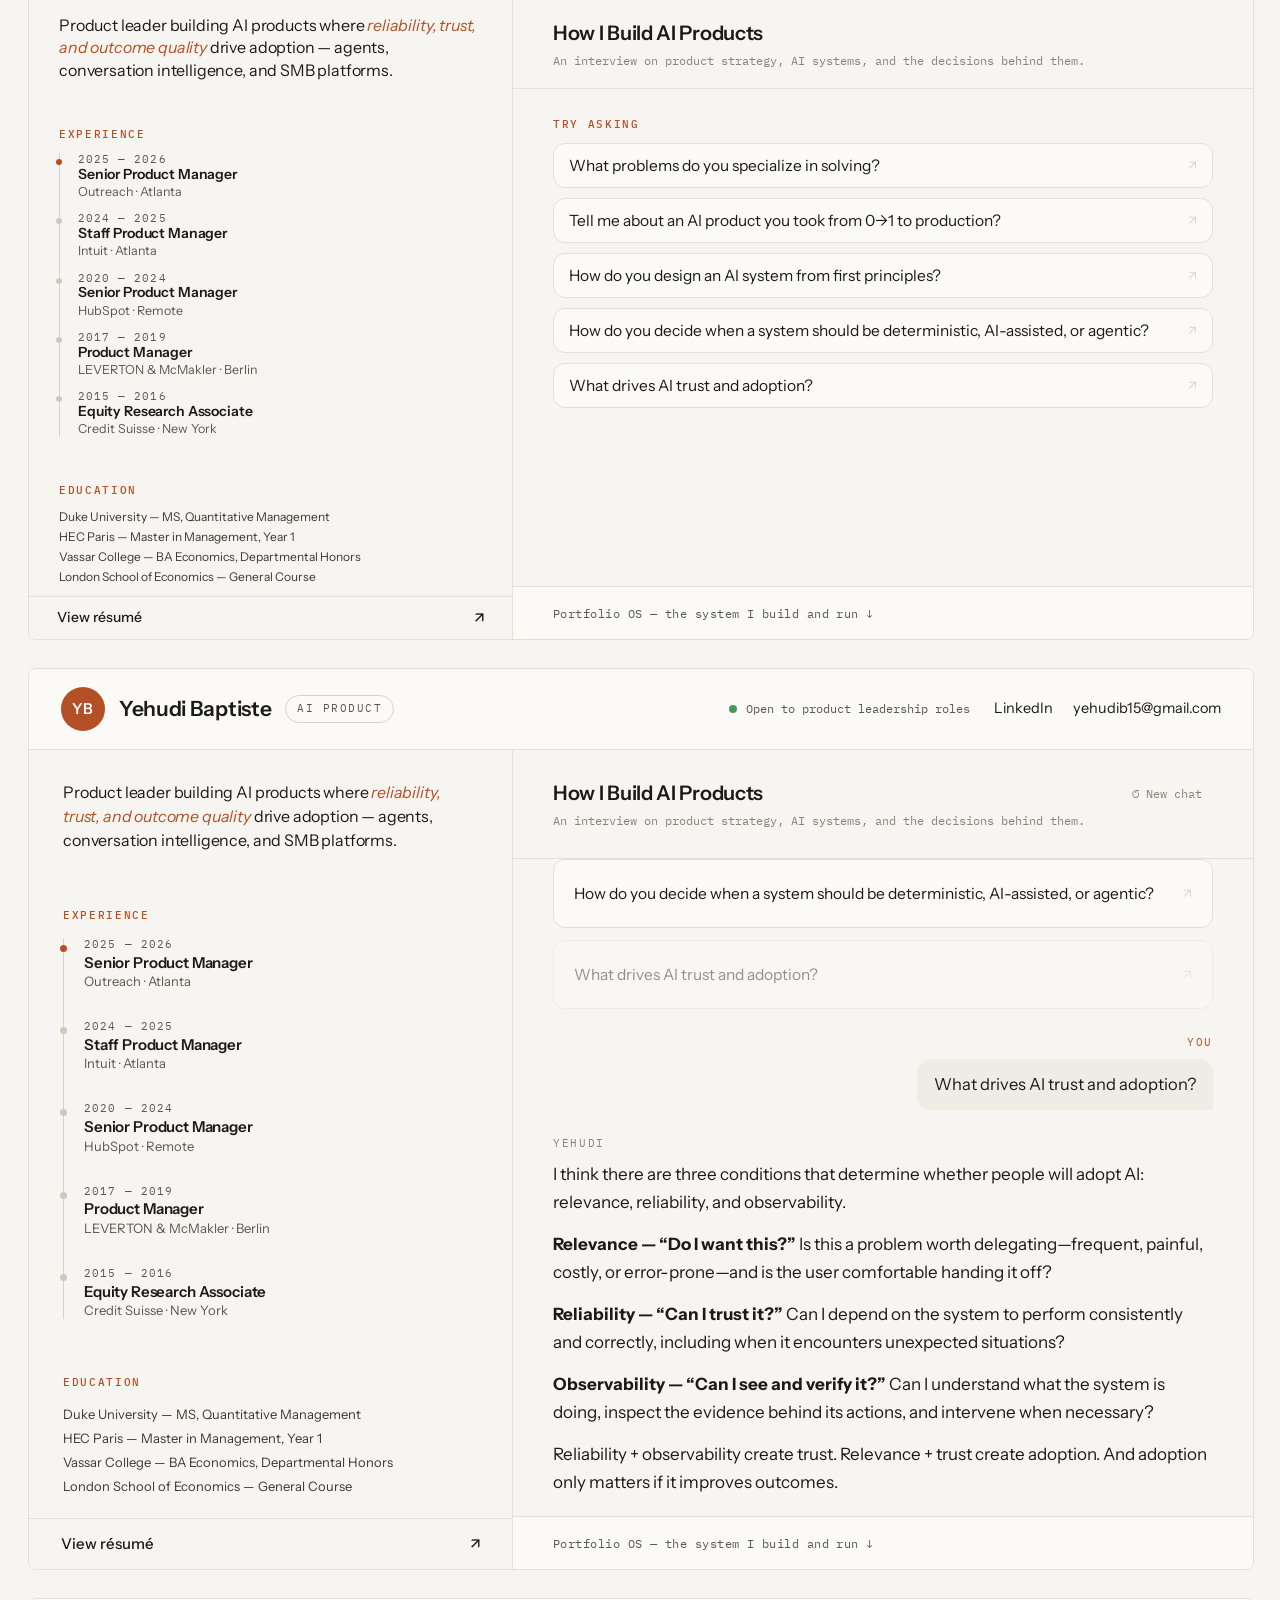
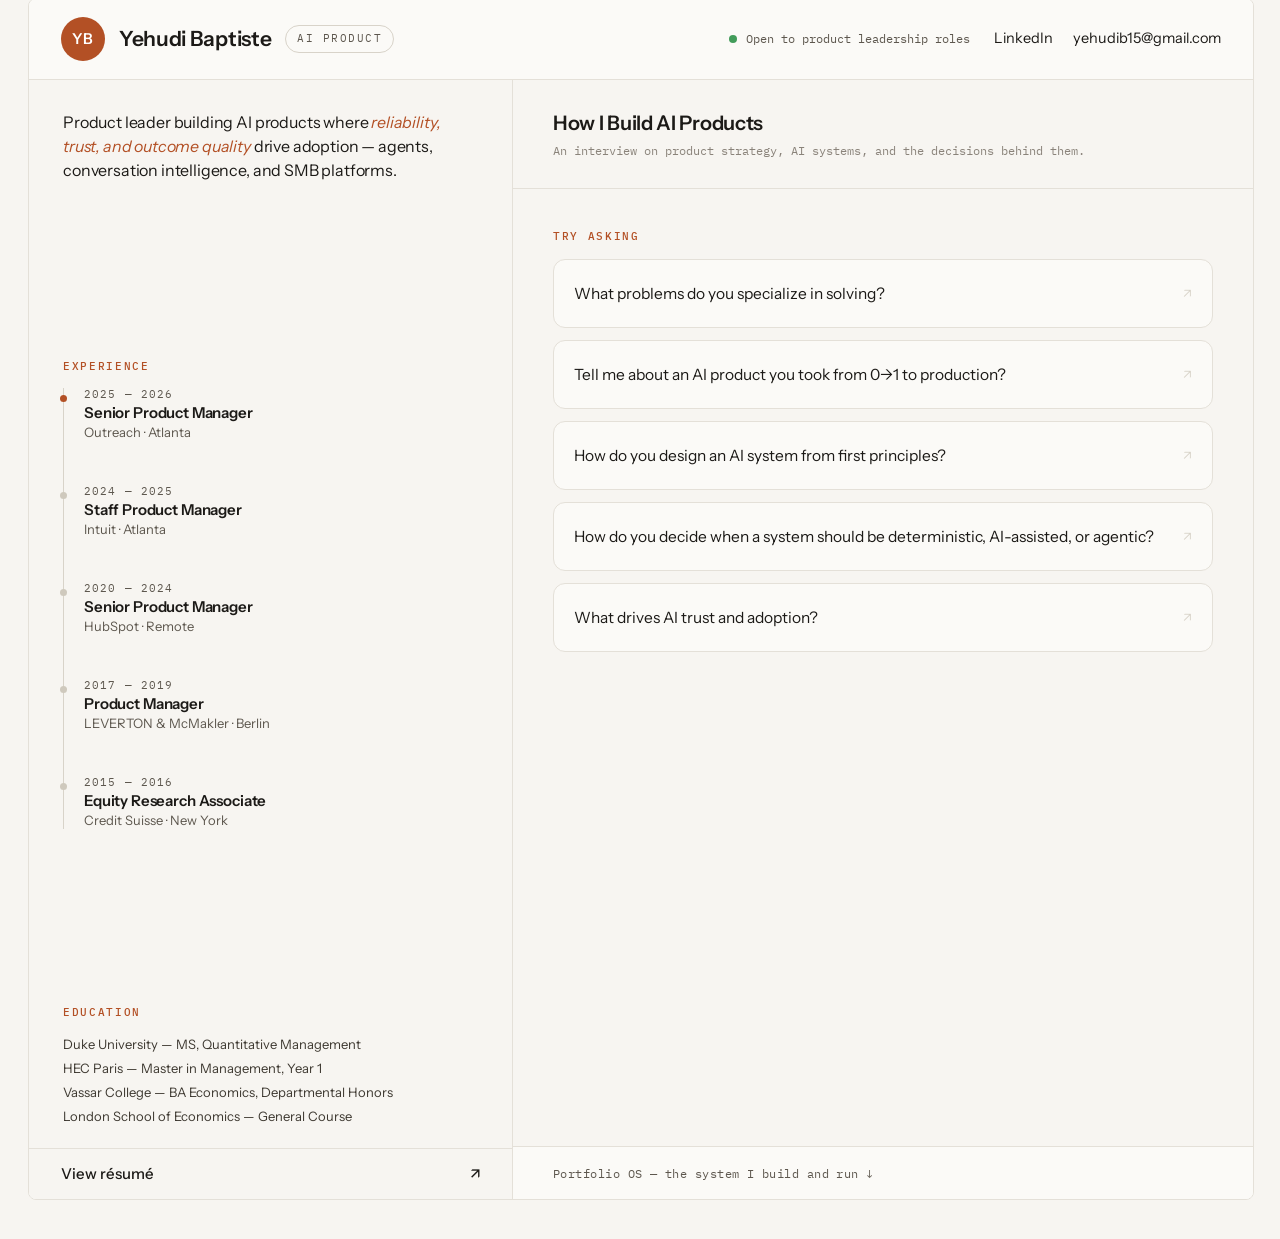
==== commit f60282a4: "Add a fifth question: deterministic vs AI-assisted vs agentic His copy, verbatim. The three modes ge" ====
--- a/tests.html
+++ b/tests.html
@@ -127,7 +127,7 @@
 
     check("the page still fits one viewport",
           d.querySelector(".screen").scrollHeight <= d.querySelector(".screen").clientHeight + 2);
-    check("all four cards render", cards.length, 4);
+    check("all five cards render", cards.length, 5);
     check("no card is clipped by the transcript",
           Array.prototype.every.call(cards, function (b) {
             return b.getBoundingClientRect().bottom <= tr.getBoundingClientRect().bottom + 1;
@@ -226,9 +226,9 @@
     /* ---------------------------------------------------- enhancement */
     group("Progressive enhancement");
     check("site.js exposed its test surface", !!S);
-    check("four questions were lifted out of the markup", S.questions.length, 4);
+    check("five questions were lifted out of the markup", S.questions.length, 5);
     check("the card grid replaced the plain Q&A list", !!grid);
-    check("four cards rendered", grid ? grid.querySelectorAll(".ask").length : 0, 4);
+    check("five cards rendered", grid ? grid.querySelectorAll(".ask").length : 0, 5);
     check("the raw .qa-item blocks are gone after enhancement",
           doc.querySelectorAll(".qa-item").length, 0);
     check("every card is a real <button> (keyboard reachable)",
@@ -318,7 +318,7 @@
     check("the h1 is not smaller than the card labels",
           parseFloat(win.getComputedStyle(doc.querySelector(".lede")).fontSize)
             >= parseFloat(win.getComputedStyle(doc.querySelector(".ask")).fontSize));
-    check("all four cards are visible without scrolling",
+    check("all five cards are visible without scrolling",
           Array.prototype.every.call(doc.querySelectorAll(".ask"), function (b) {
             return b.getBoundingClientRect().bottom <= de.clientHeight;
           }));
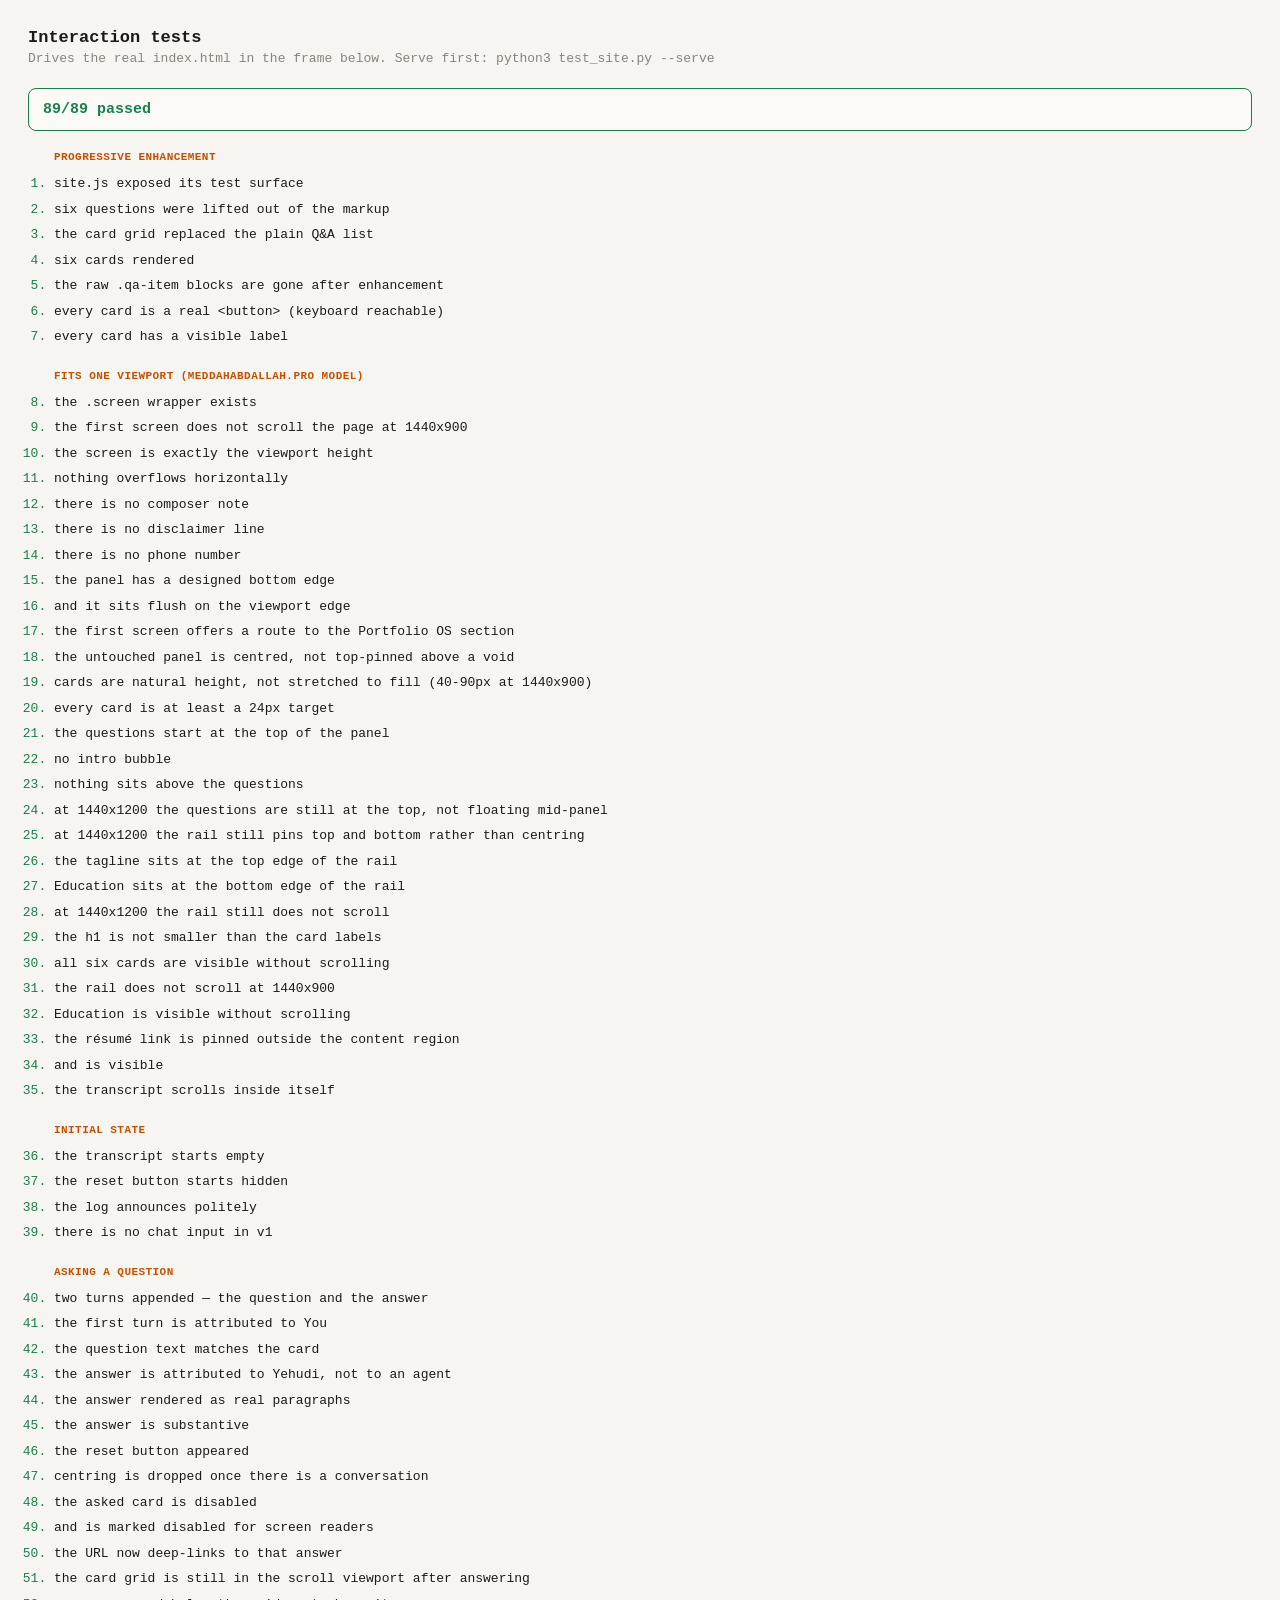
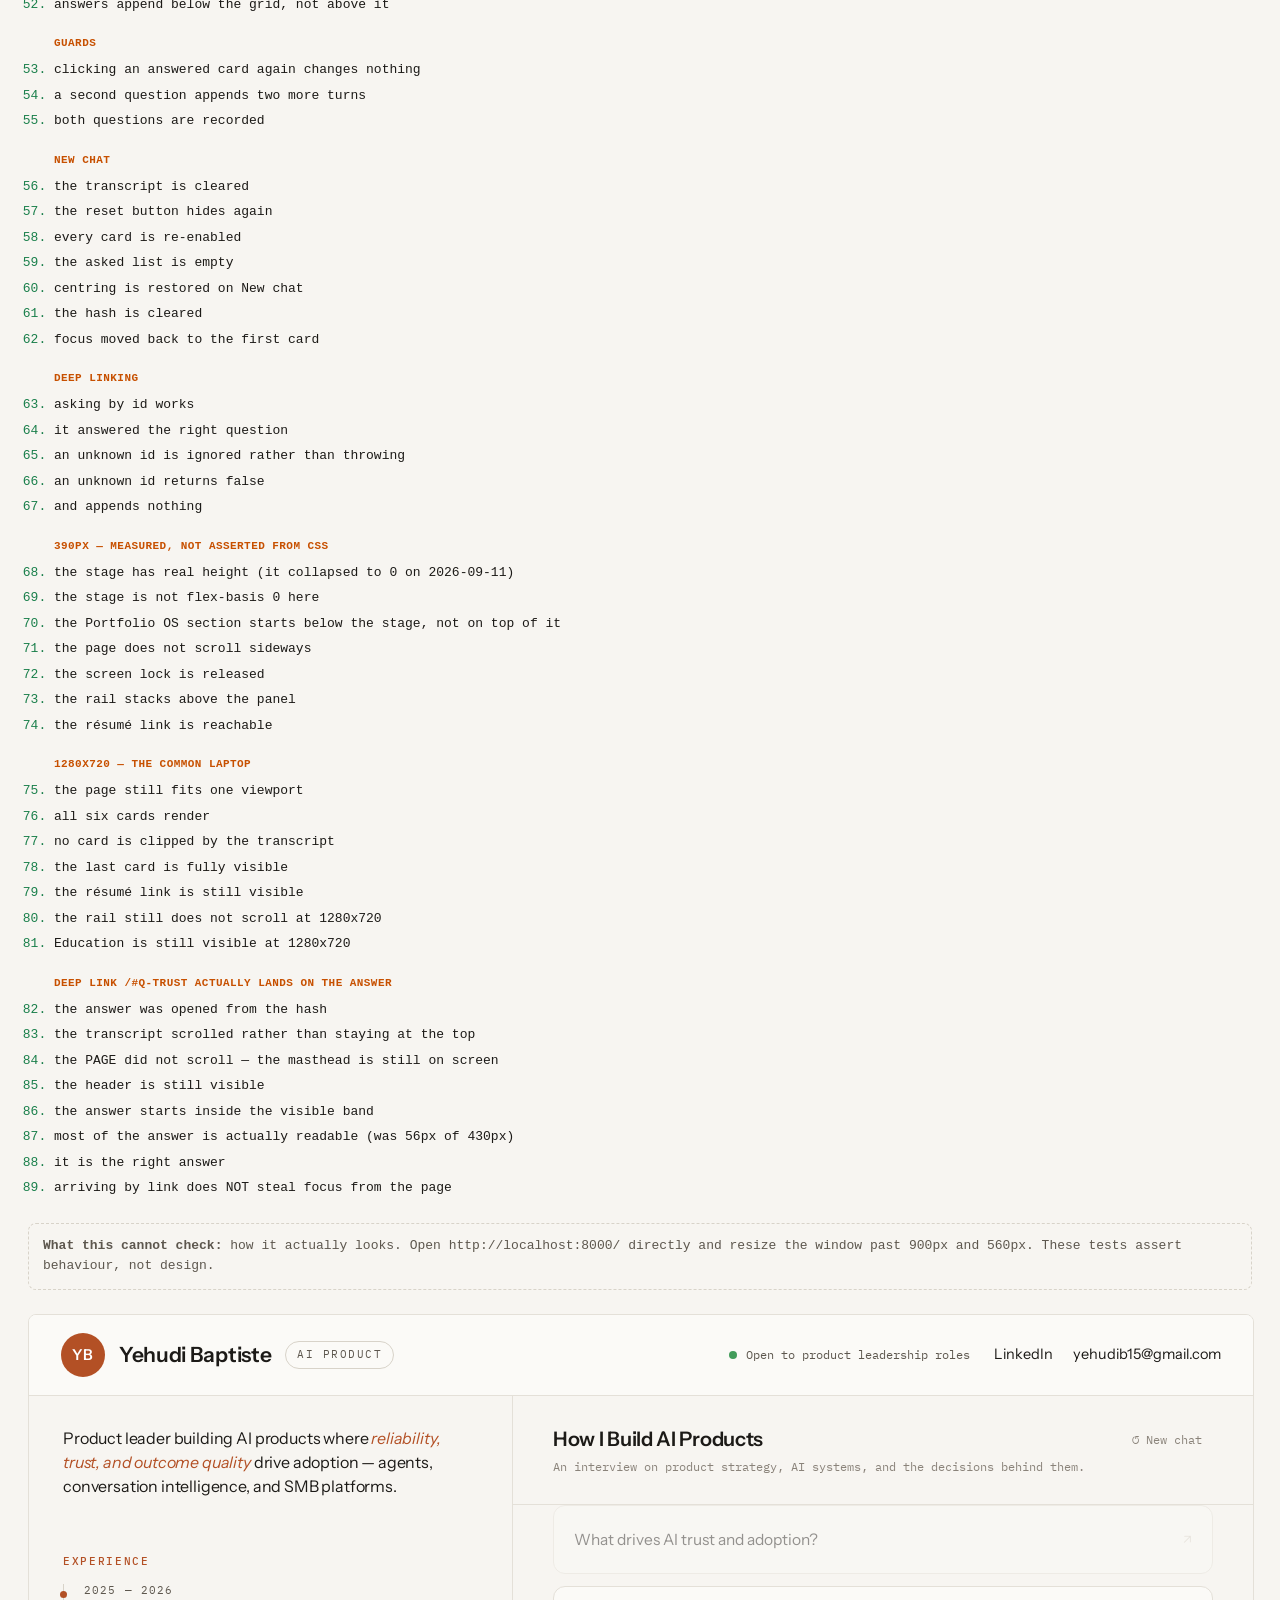
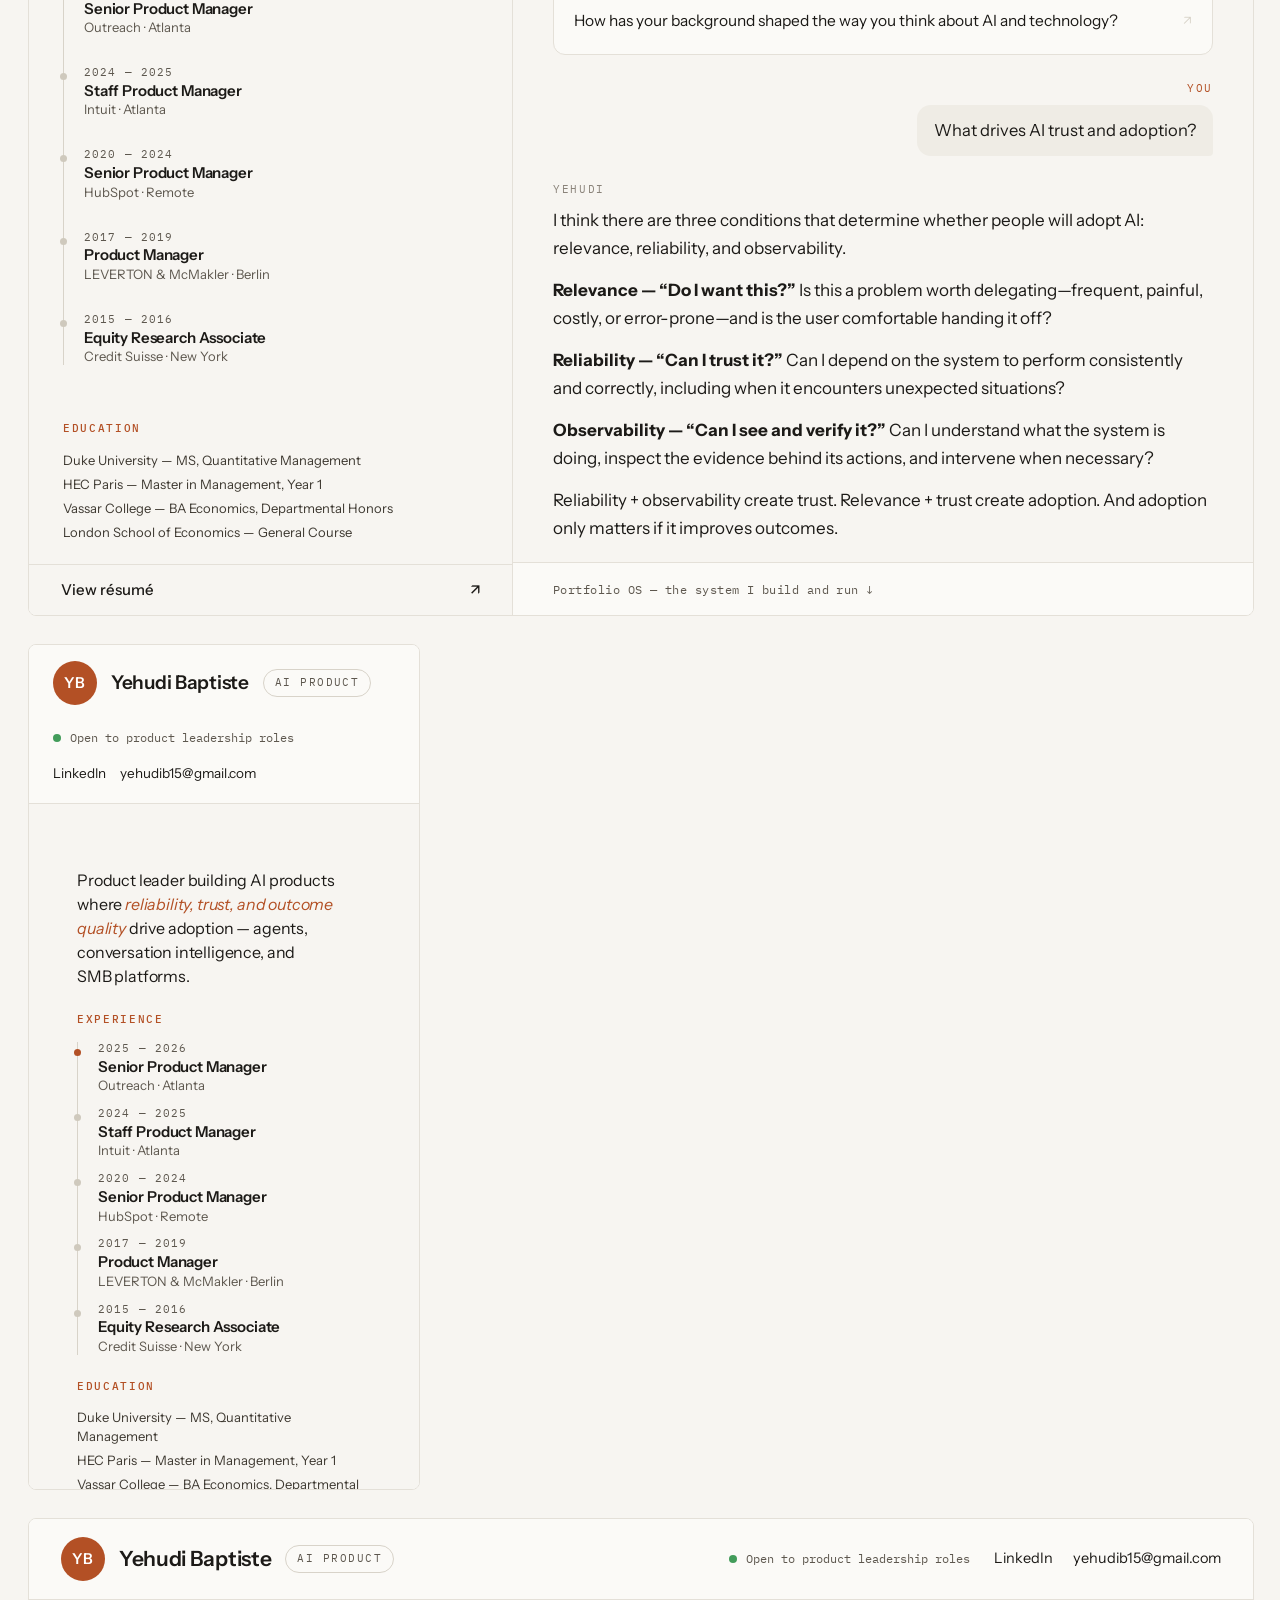
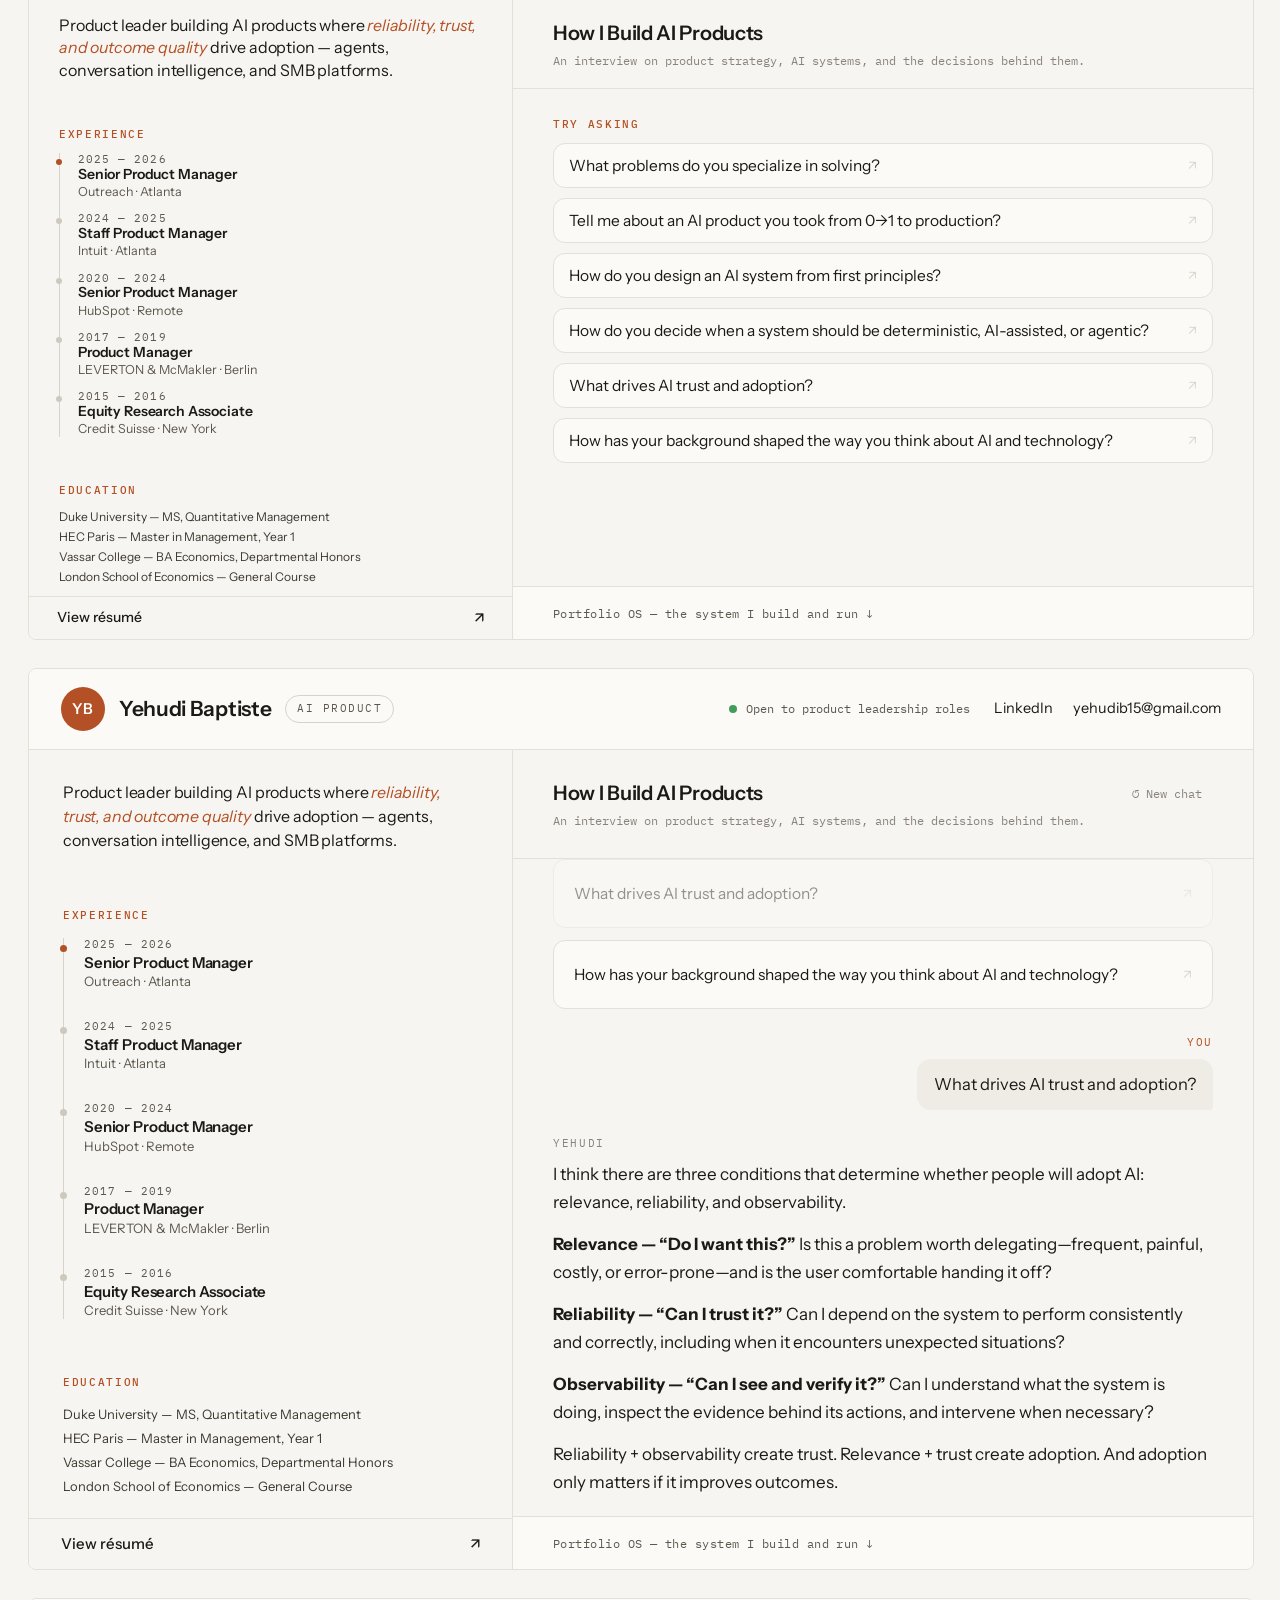
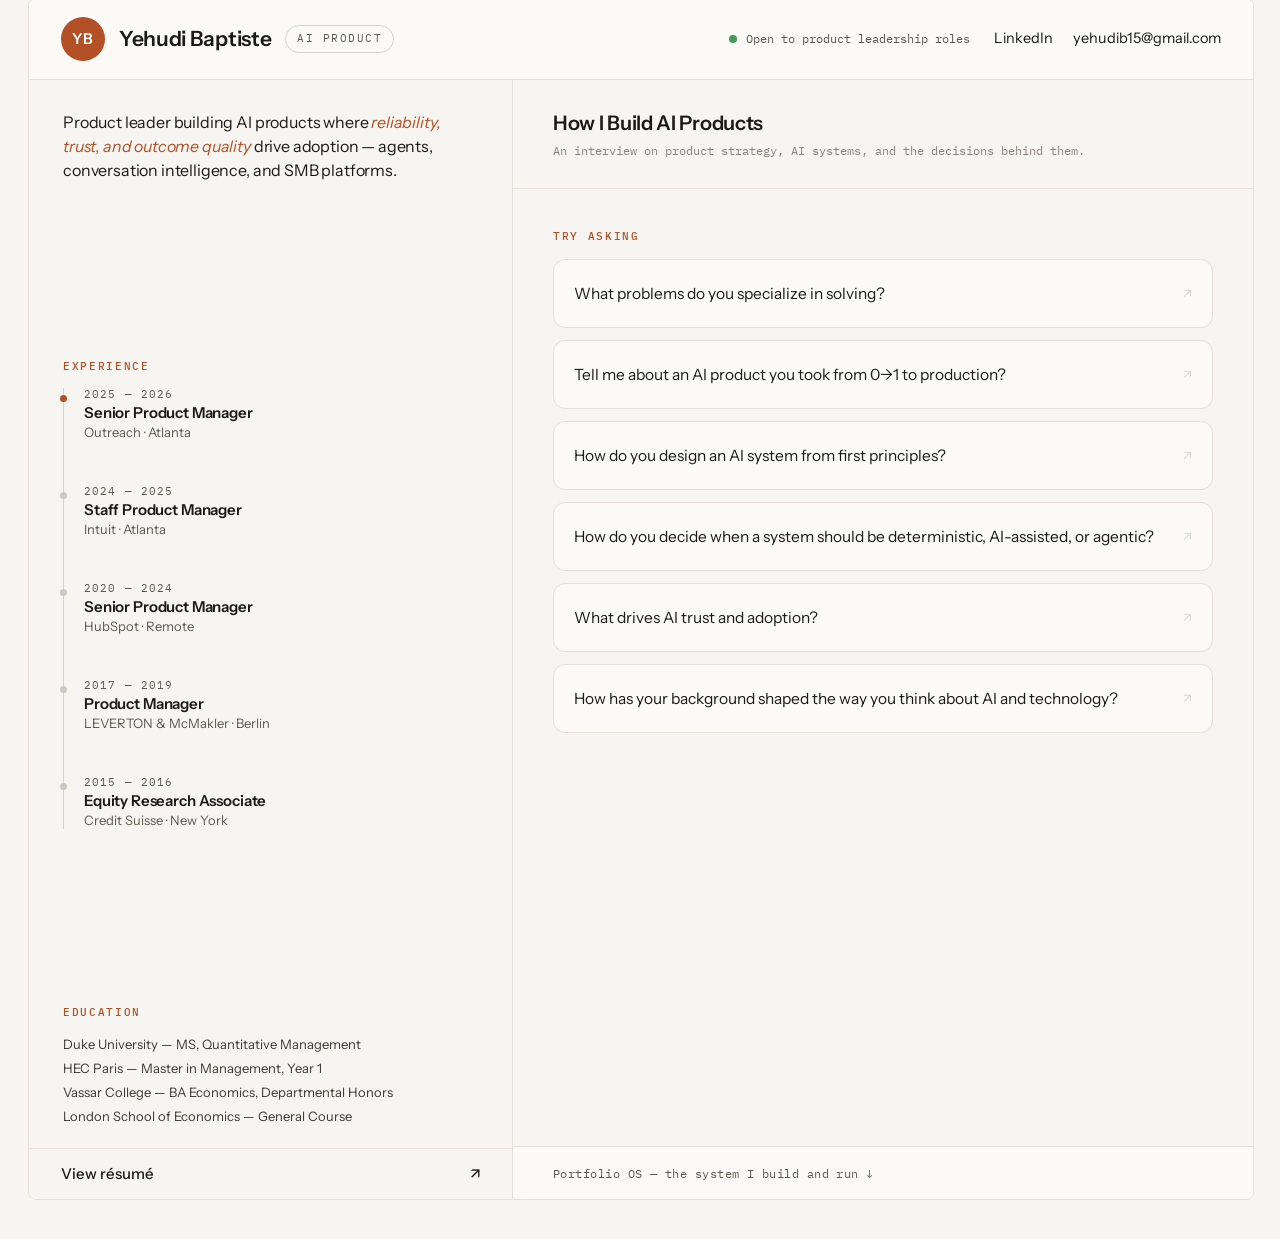
==== commit f7f9488c: "Add a sixth question: how his background shaped the way he thinks His copy, verbatim. Plain paragrap" ====
--- a/tests.html
+++ b/tests.html
@@ -127,7 +127,7 @@
 
     check("the page still fits one viewport",
           d.querySelector(".screen").scrollHeight <= d.querySelector(".screen").clientHeight + 2);
-    check("all five cards render", cards.length, 5);
+    check("all six cards render", cards.length, 6);
     check("no card is clipped by the transcript",
           Array.prototype.every.call(cards, function (b) {
             return b.getBoundingClientRect().bottom <= tr.getBoundingClientRect().bottom + 1;
@@ -226,9 +226,9 @@
     /* ---------------------------------------------------- enhancement */
     group("Progressive enhancement");
     check("site.js exposed its test surface", !!S);
-    check("five questions were lifted out of the markup", S.questions.length, 5);
+    check("six questions were lifted out of the markup", S.questions.length, 6);
     check("the card grid replaced the plain Q&A list", !!grid);
-    check("five cards rendered", grid ? grid.querySelectorAll(".ask").length : 0, 5);
+    check("six cards rendered", grid ? grid.querySelectorAll(".ask").length : 0, 6);
     check("the raw .qa-item blocks are gone after enhancement",
           doc.querySelectorAll(".qa-item").length, 0);
     check("every card is a real <button> (keyboard reachable)",
@@ -318,7 +318,7 @@
     check("the h1 is not smaller than the card labels",
           parseFloat(win.getComputedStyle(doc.querySelector(".lede")).fontSize)
             >= parseFloat(win.getComputedStyle(doc.querySelector(".ask")).fontSize));
-    check("all five cards are visible without scrolling",
+    check("all six cards are visible without scrolling",
           Array.prototype.every.call(doc.querySelectorAll(".ask"), function (b) {
             return b.getBoundingClientRect().bottom <= de.clientHeight;
           }));
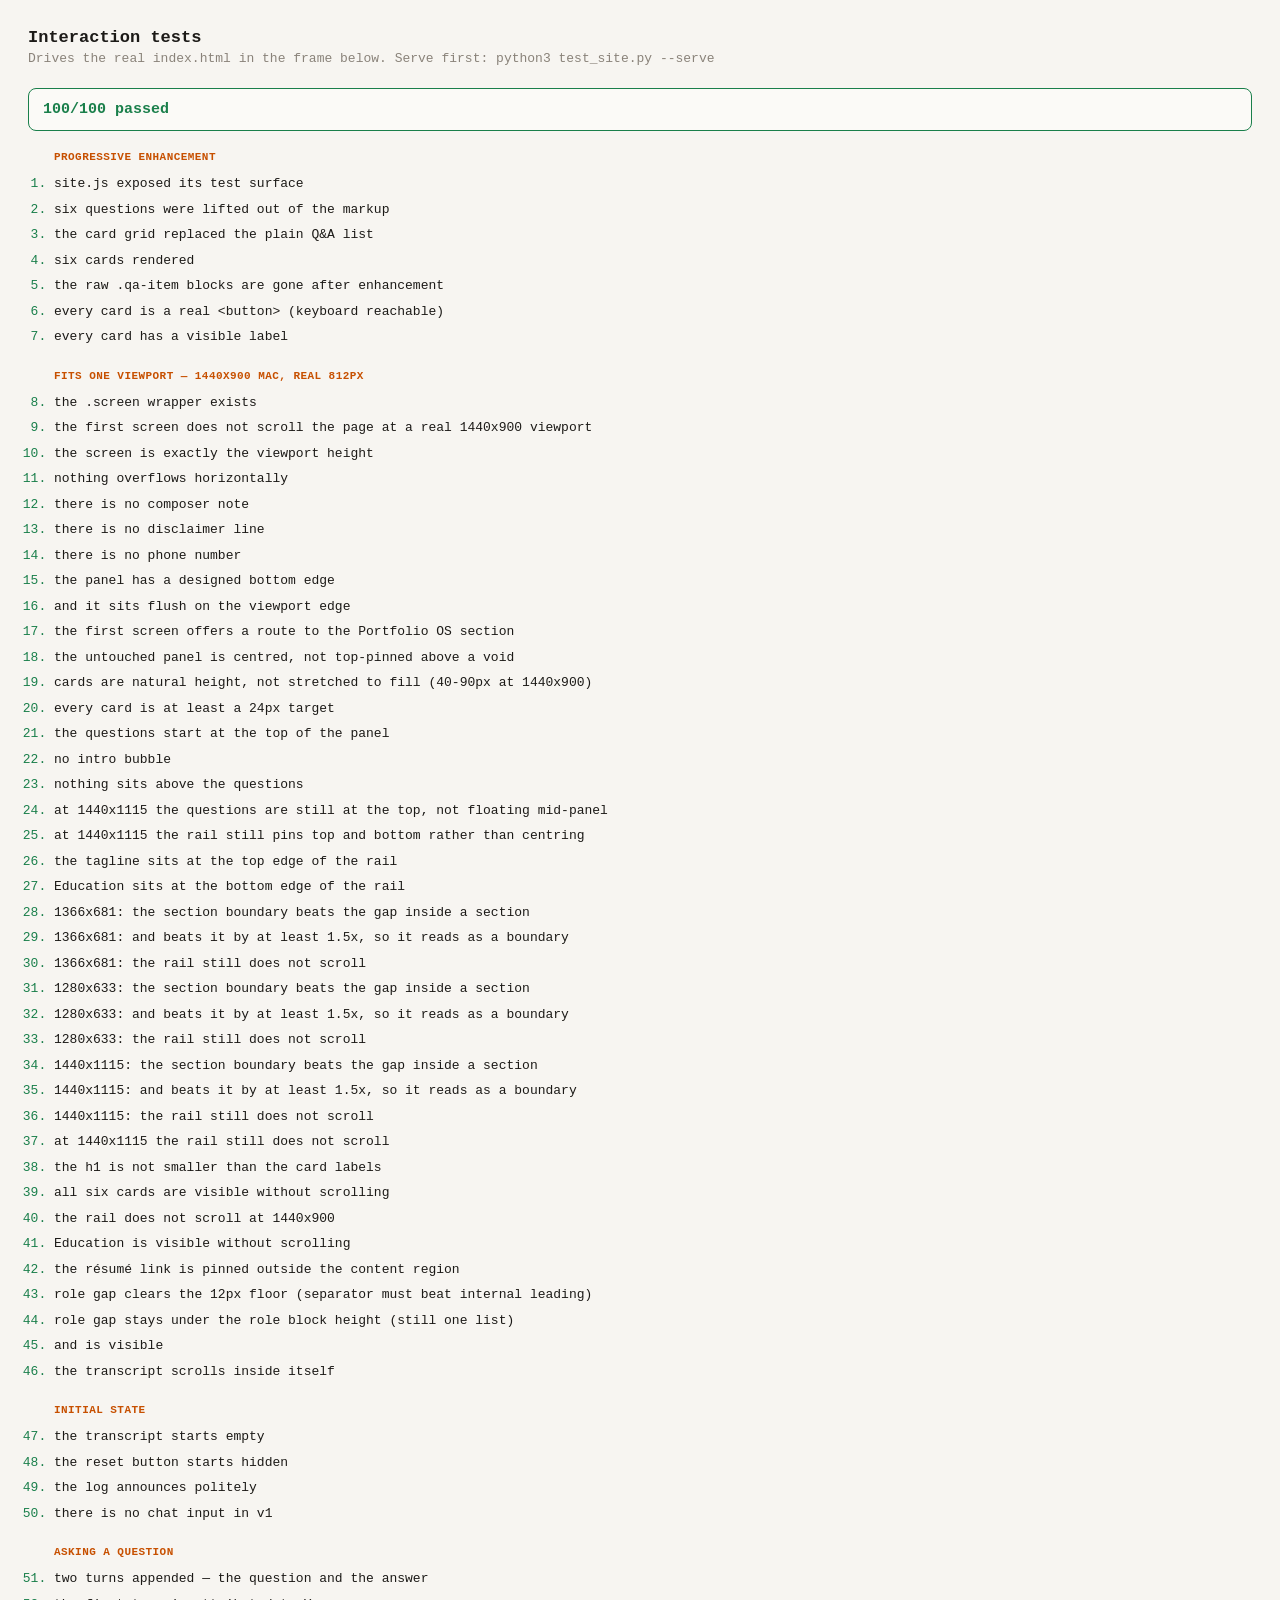
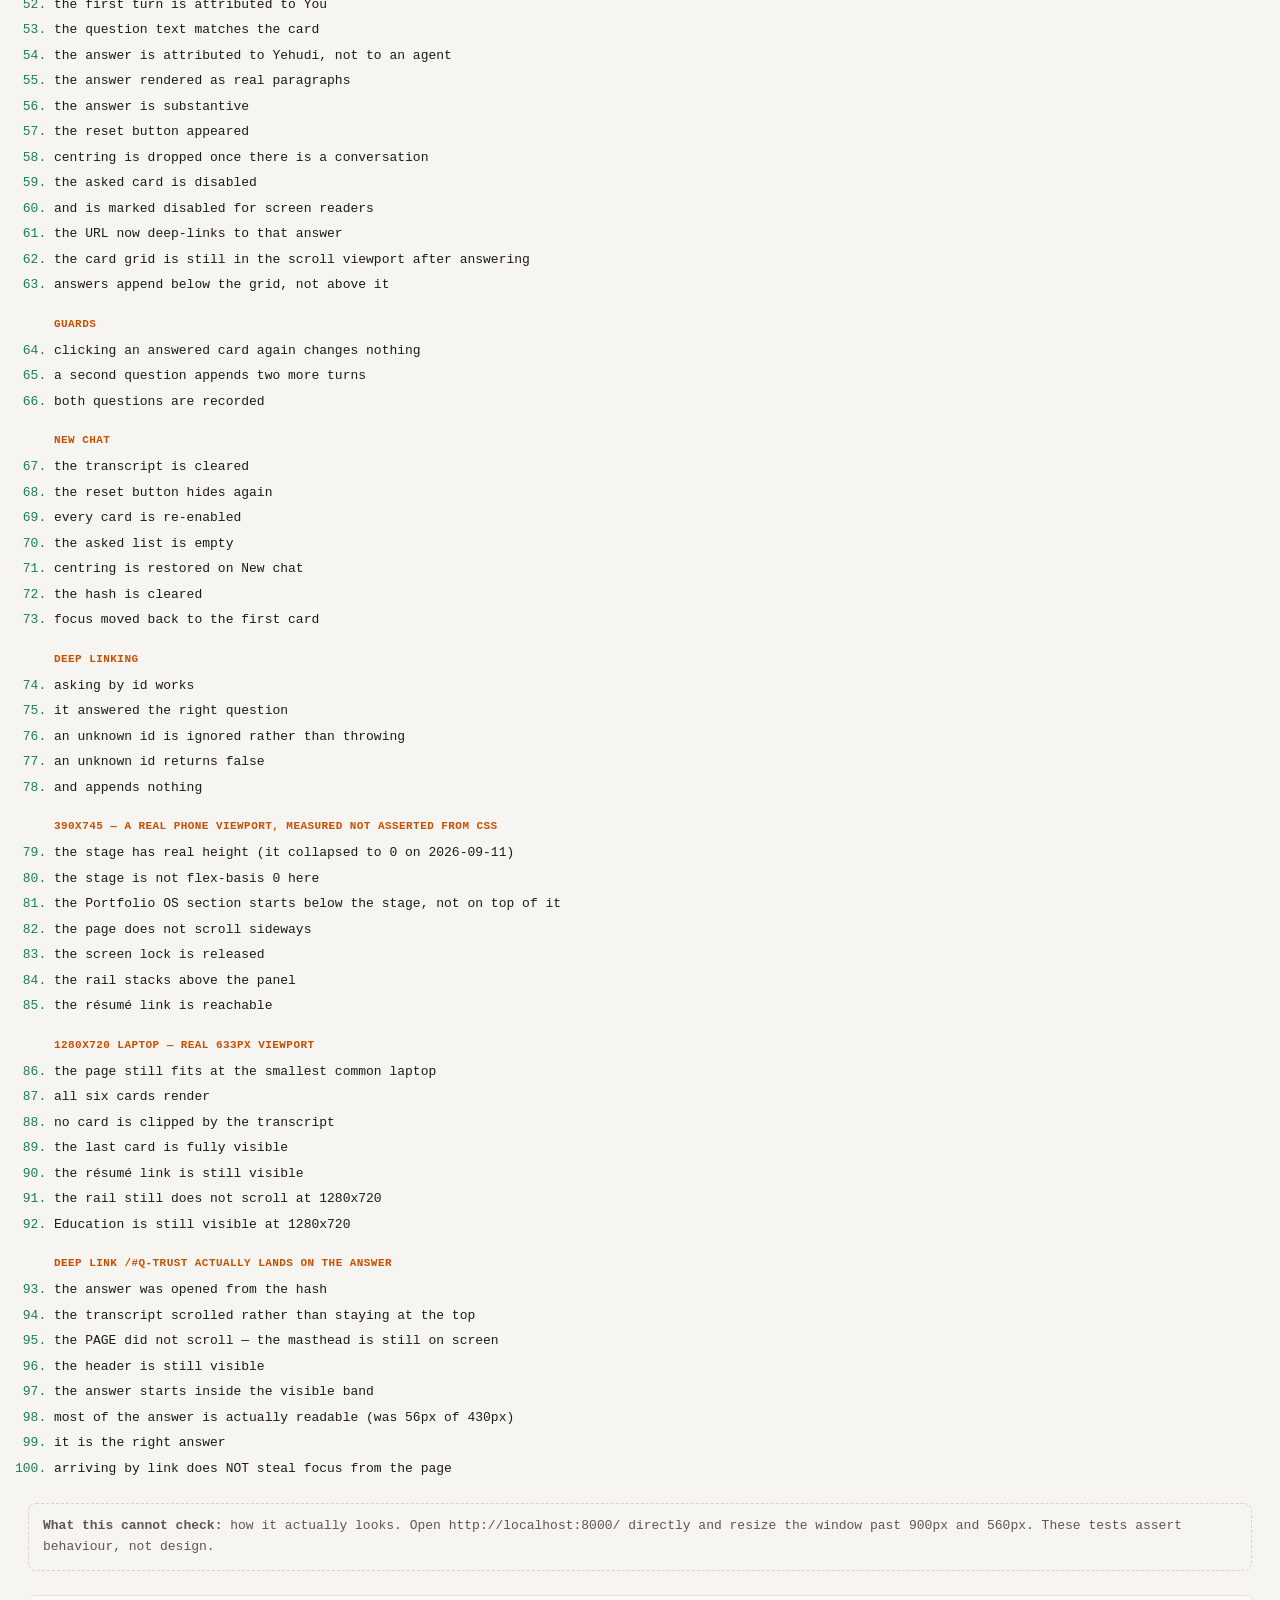
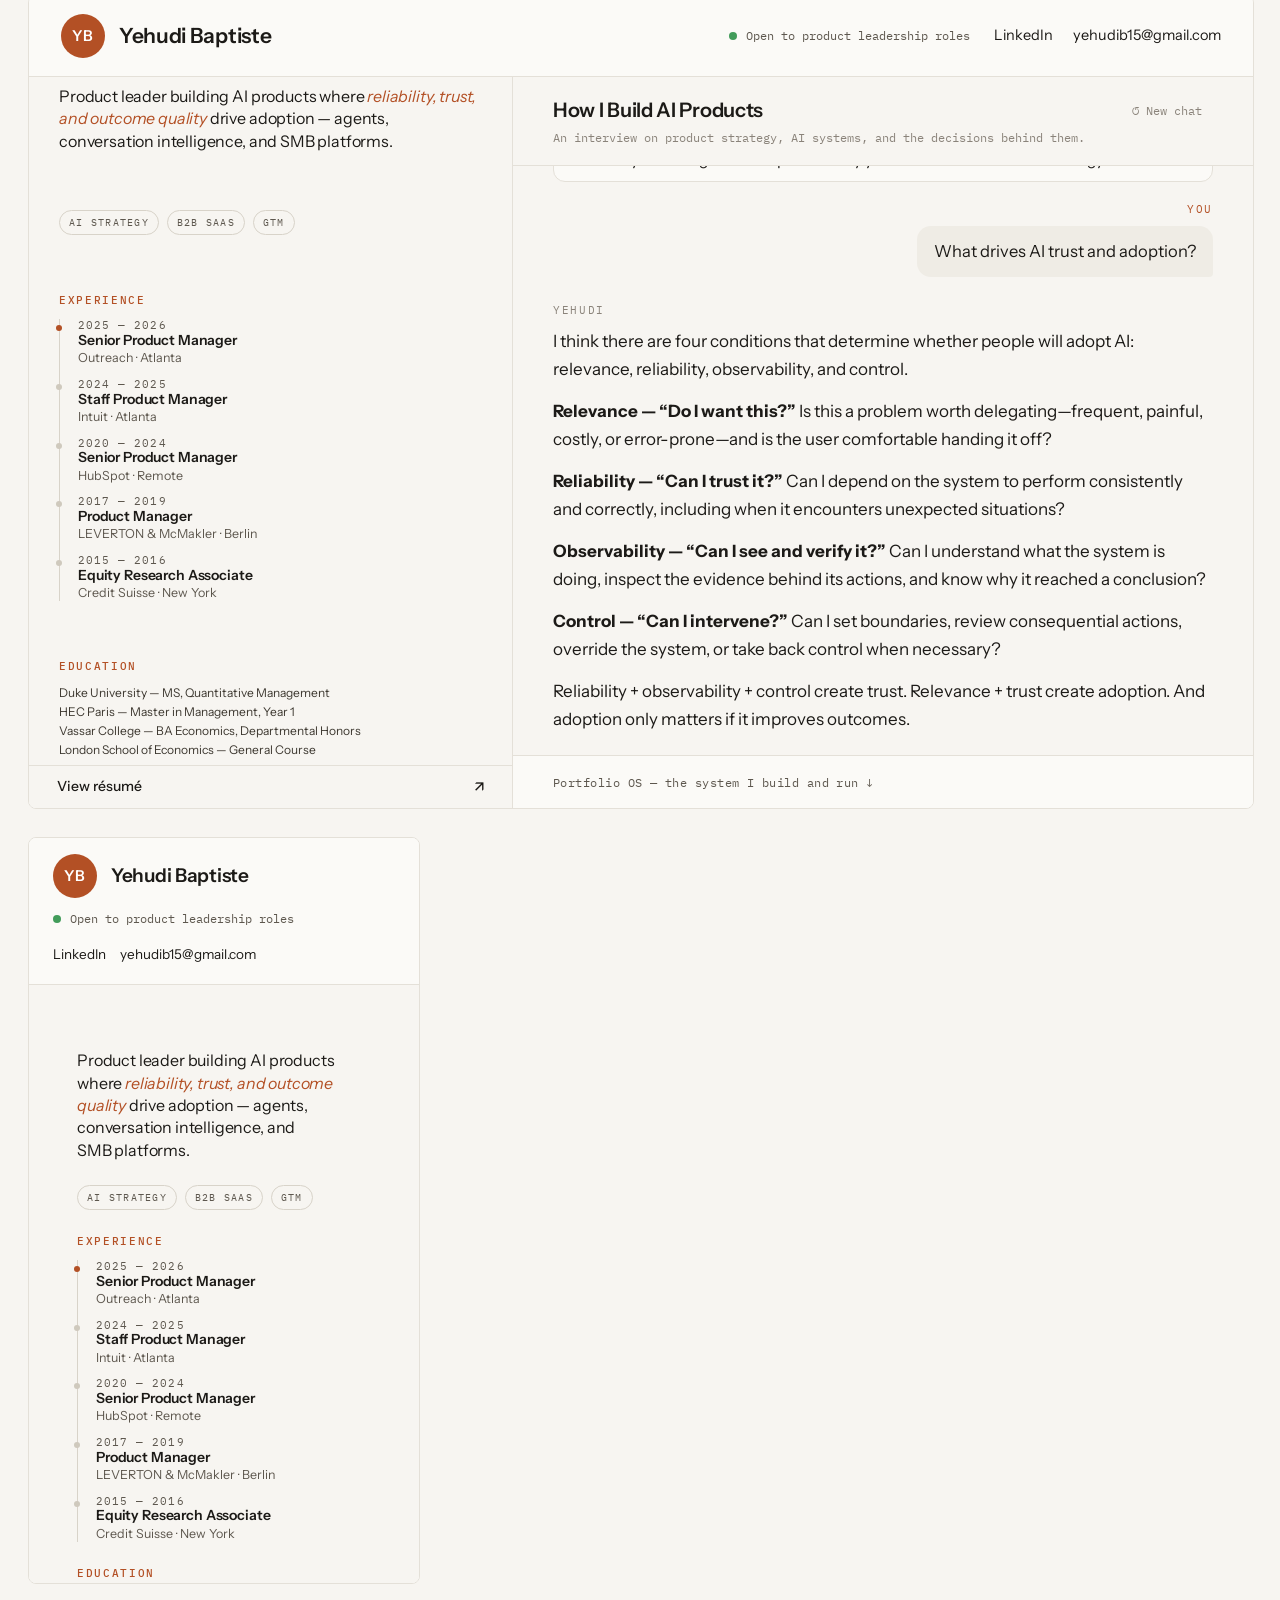
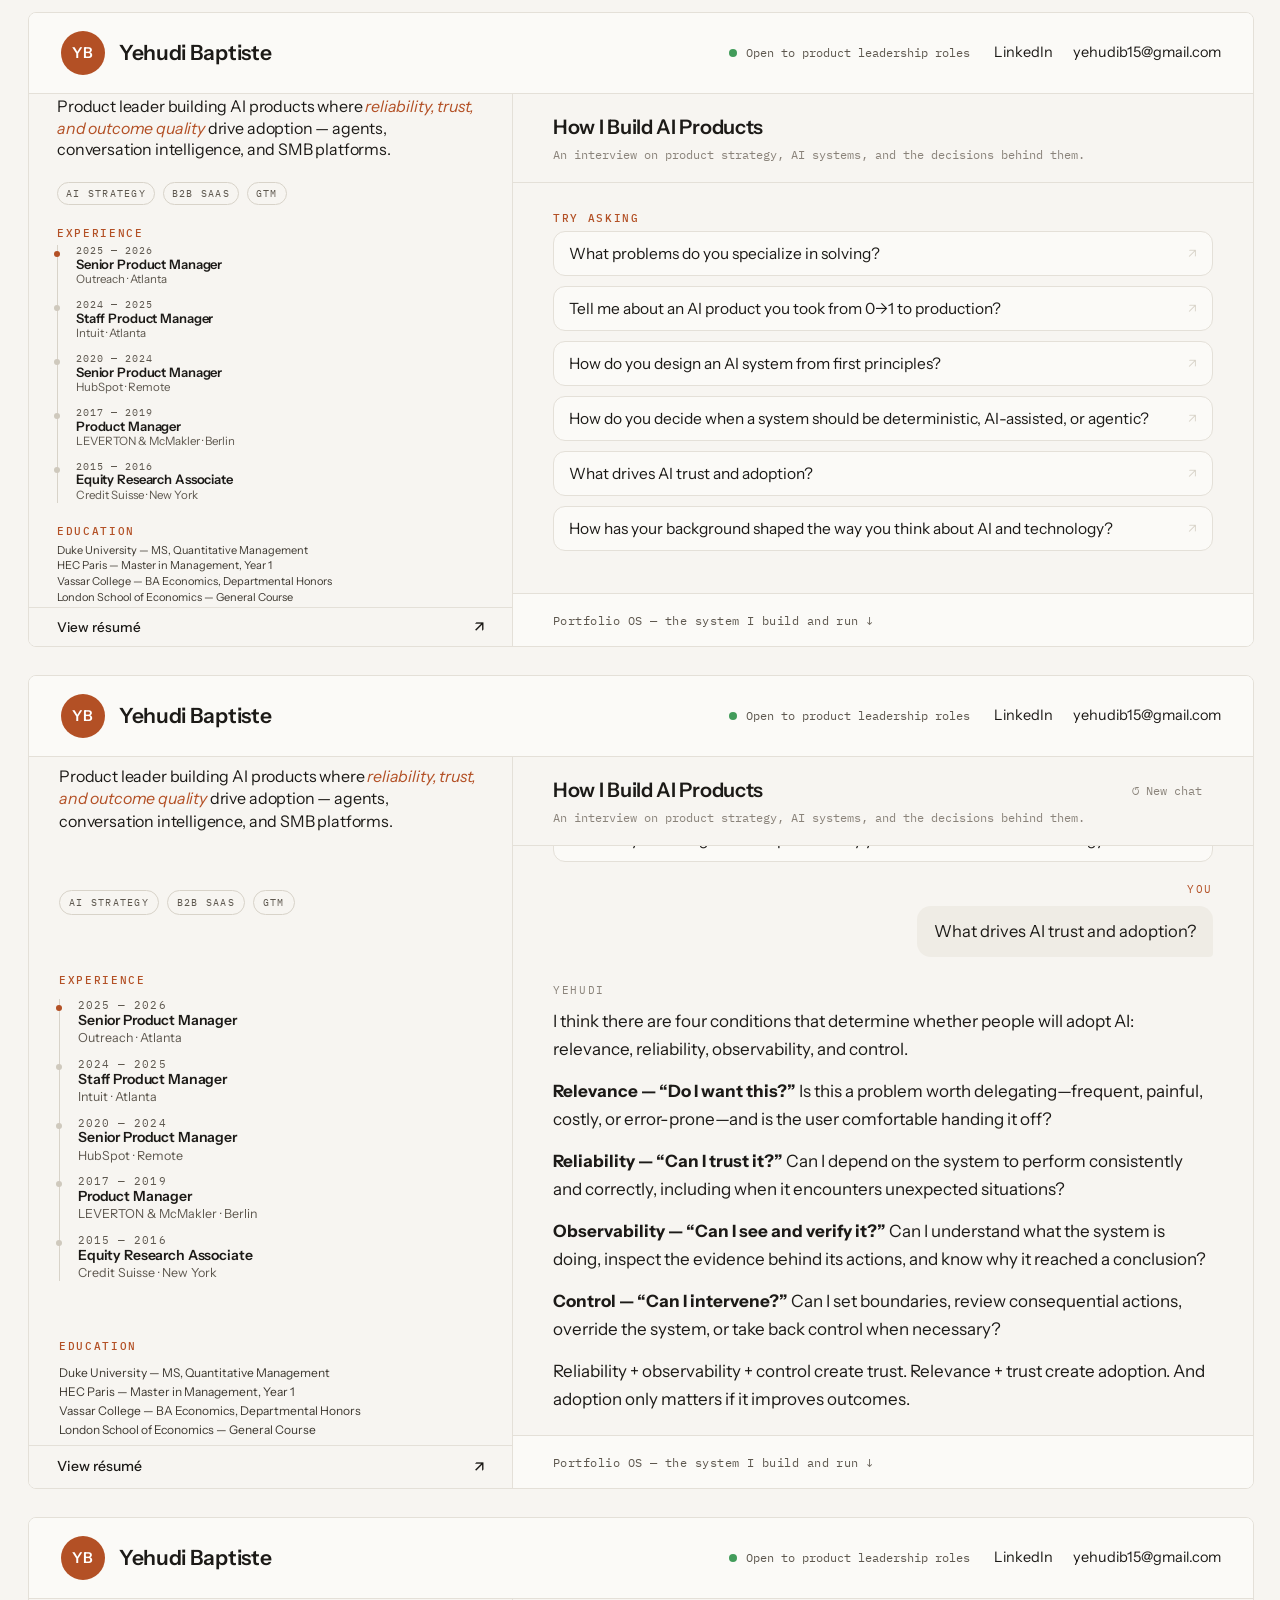
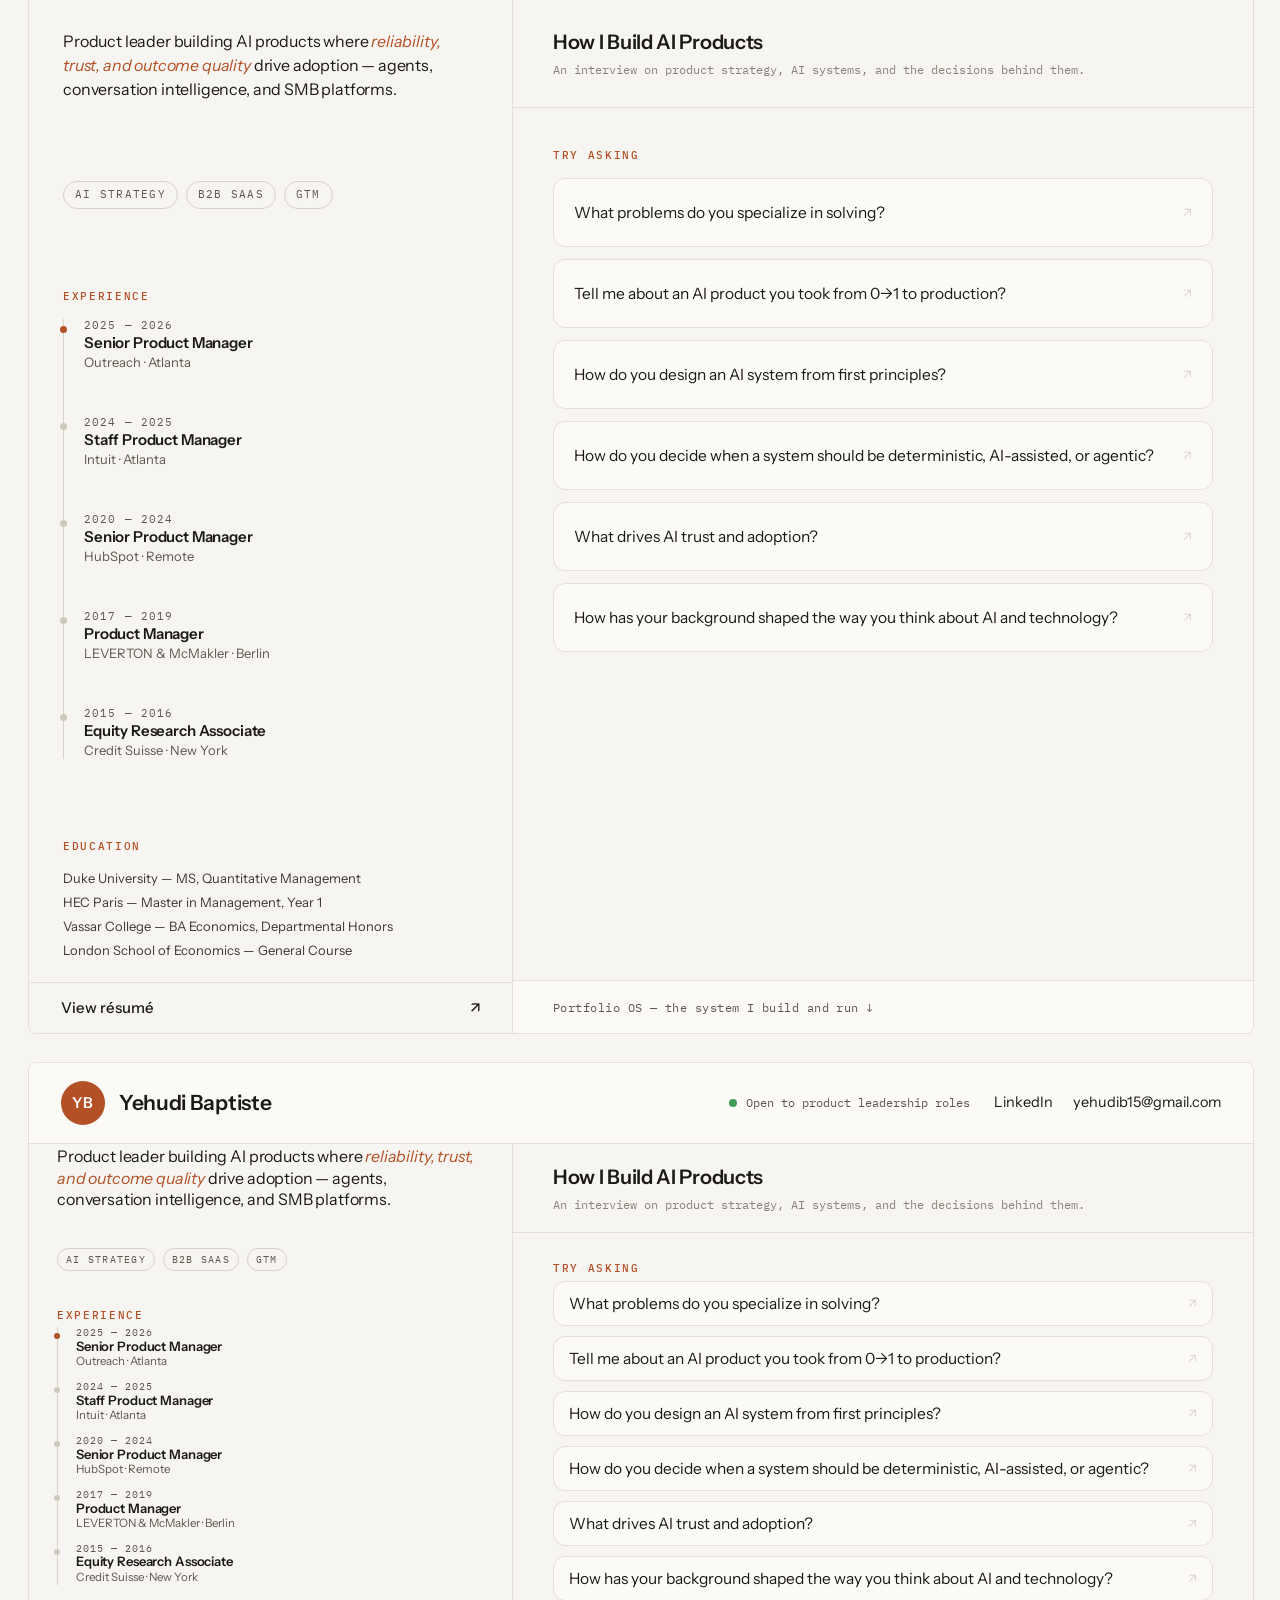
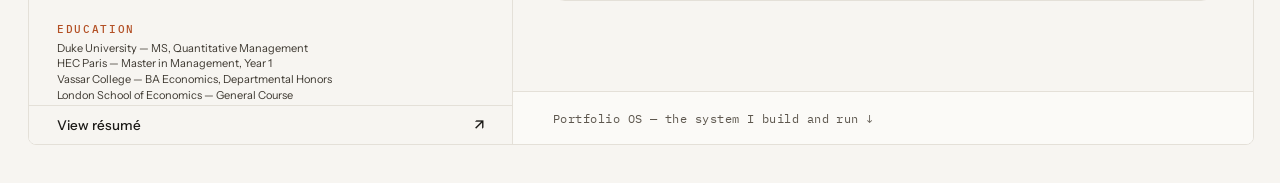
==== commit 9164272e: "Three rail pills, six questions, and a viewport-height correction CONTENT - The "AI Product" chip le" ====
--- a/tests.html
+++ b/tests.html
@@ -22,11 +22,12 @@
   li.bad::marker { color: #b3261e; }
   .group { margin: 20px 0 8px; font-weight: 600; letter-spacing: 0.04em;
            text-transform: uppercase; font-size: 11px; color: #c75000; }
-  #mframe { width: 390px; height: 844px; }
-  #sframe { width: 1280px; height: 720px; }
-  #dframe { width: 1440px; height: 900px; }
-  #tframe { width: 1440px; height: 1200px; }
-  iframe { width: 1440px; height: 900px; border: 1px solid #e4e0d8; border-radius: 8px;
+  #mframe { width: 390px;  height: 745px; }
+  #sframe { width: 1280px; height: 633px; }
+  #dframe { width: 1440px; height: 812px; }
+  #tframe { width: 1440px; height: 1115px; }
+  #gframe { width: 1366px; height: 681px; }
+  iframe { width: 1440px; height: 812px; border: 1px solid #e4e0d8; border-radius: 8px;
            margin-top: 24px; background: #fff; max-width: 100%; }
   .note { margin-top: 22px; padding: 12px 14px; border: 1px dashed #d8d3c9;
           border-radius: 8px; color: #5d574e; line-height: 1.6; }
@@ -46,11 +47,19 @@
   These tests assert behaviour, not design.
 </div>
 
-<iframe id="frame" src="index.html" title="Landing page under test" width="1440" height="900"></iframe>
-<iframe id="mframe" src="index.html" title="Landing page at 390px" width="390" height="844"></iframe>
-<iframe id="sframe" src="index.html" title="Landing page at 1280x720" width="1280" height="720"></iframe>
-<iframe id="dframe" src="index.html#q-trust" title="Deep link at 1440x900" width="1440" height="900"></iframe>
-<iframe id="tframe" src="index.html" title="Landing page at 1440x1200" width="1440" height="1200"></iframe>
+<!--
+  VIEWPORT heights, not screen heights. Every frame here used to carry the display size —
+  900, 768, 720 — and on 2026-09-12 that hid a real regression: a 1440x900 Mac gives the
+  page about 812px once Chrome's tab strip and URL bar are subtracted, and the rail
+  overflowed by 79px there while this suite reported 100/100 green. A screen size is not a
+  viewport. The labels below name the machine; the height is what the page actually gets.
+-->
+<iframe id="frame"  src="index.html"         title="1440x900 Mac, Chrome"   width="1440" height="812"></iframe>
+<iframe id="mframe" src="index.html"         title="iPhone 390x844, Safari" width="390"  height="745"></iframe>
+<iframe id="sframe" src="index.html"         title="1280x720 laptop"        width="1280" height="633"></iframe>
+<iframe id="dframe" src="index.html#q-trust" title="Deep link, 1440x900 Mac" width="1440" height="812"></iframe>
+<iframe id="tframe" src="index.html"         title="1440x1200 display"      width="1440" height="1115"></iframe>
+<iframe id="gframe" src="index.html"         title="1366x768 laptop"        width="1366" height="681"></iframe>
 
 <script>
 (function () {
@@ -92,7 +101,7 @@
    * to 0px once .screen stopped being a fixed-height flex column, and every child
    * painted on top of the section below. Measure the box, never the stylesheet. */
   function narrow() {
-    group("390px — measured, not asserted from CSS");
+    group("390x745 — a real phone viewport, measured not asserted from CSS");
     var f = document.getElementById("mframe");
     var d = f.contentDocument, w = f.contentWindow;
     var de = d.documentElement;
@@ -118,14 +127,14 @@
   /* ----------------------------------------------------------------- 1280x720
    * The commonest laptop. The bottom two cards clipped here while 1440x900 was fine. */
   function short() {
-    group("1280x720 — the common laptop");
+    group("1280x720 laptop — real 633px viewport");
     var f = document.getElementById("sframe");
     var d = f.contentDocument;
     var de = d.documentElement;
     var tr = d.querySelector(".transcript");
     var cards = d.querySelectorAll(".ask");
 
-    check("the page still fits one viewport",
+    check("the page still fits at the smallest common laptop",
           d.querySelector(".screen").scrollHeight <= d.querySelector(".screen").clientHeight + 2);
     check("all six cards render", cards.length, 6);
     check("no card is clipped by the transcript",
@@ -195,7 +204,7 @@
     check("most of the answer is actually readable (was 56px of 430px)",
           visible > Math.min(box.height, band.height) * 0.8);
     check("it is the right answer",
-          /relevance, reliability, and observability/i.test(d.getElementById("log").textContent));
+          /relevance, reliability, observability, and control/i.test(d.getElementById("log").textContent));
     check("arriving by link does NOT steal focus from the page",
           d.activeElement === d.body || d.activeElement === d.documentElement);
     done();
@@ -239,11 +248,11 @@
                 function (b) { return b.textContent.trim().length > 8; }) : false);
 
     /* ---------------------------------------------------- viewport fit */
-    group("Fits one viewport (meddahabdallah.pro model)");
+    group("Fits one viewport — 1440x900 Mac, real 812px");
     var screenEl = doc.querySelector(".screen");
     var de = doc.documentElement;
     check("the .screen wrapper exists", !!screenEl);
-    check("the first screen does not scroll the page at 1440x900",
+    check("the first screen does not scroll the page at a real 1440x900 viewport",
           screenEl.scrollHeight <= screenEl.clientHeight + 2);
     check("the screen is exactly the viewport height",
           Math.abs(screenEl.getBoundingClientRect().height - de.clientHeight) <= 2);
@@ -300,10 +309,10 @@
     var tbox = ttr.getBoundingClientRect();
     var tKick = td.querySelector("#qa .kicker").getBoundingClientRect();
     var tPadTop = parseFloat(tall.contentWindow.getComputedStyle(ttr).paddingTop);
-    check("at 1440x1200 the questions are still at the top, not floating mid-panel",
+    check("at 1440x1115 the questions are still at the top, not floating mid-panel",
           tKick.top - tbox.top <= tPadTop + 16);
     // His ruling 2026-09-11: tagline pinned top, Education pinned bottom, at every height.
-    check("at 1440x1200 the rail still pins top and bottom rather than centring",
+    check("at 1440x1115 the rail still pins top and bottom rather than centring",
           tall.contentWindow.getComputedStyle(td.querySelector(".rail-scroll")).justifyContent,
           "space-between");
     var tRail = td.querySelector(".rail-scroll").getBoundingClientRect();
@@ -312,7 +321,37 @@
           tKids[0].getBoundingClientRect().top - tRail.top <= 34);
     check("Education sits at the bottom edge of the rail",
           tRail.bottom - tKids[tKids.length - 1].getBoundingClientRect().bottom <= 26);
-    check("at 1440x1200 the rail still does not scroll",
+    /* THE RELATIONSHIP, not a bound on either number alone.
+       On 2026-09-12 the role gap was 26px and the section gap 25px at 1366x768 — both
+       inside their own limits, both suites green, and EDUCATION rendered as a sixth entry
+       in the timeline because the boundary between sections was smaller than the spacing
+       inside one. A section gap only separates if it beats the gap it is separating.
+       Checked at 1366x768 and 1024x768, the two sizes that failed: they have the most
+       spare height, which is what the timeline used to claim before the rail could. */
+    function boundary(frame, label) {
+      var fd = frame.contentDocument;
+      var rs = fd.querySelectorAll(".timeline li");
+      var gap = rs[1].getBoundingClientRect().top - rs[0].getBoundingClientRect().bottom;
+      var sect = fd.querySelector("#edu-h").getBoundingClientRect().top
+                 - rs[rs.length - 1].getBoundingClientRect().bottom;
+      check(label + ": the section boundary beats the gap inside a section",
+            sect > gap);
+      /* 1.5x, not 2x. 2x was the target and it holds at 1440x812 (4.83) and 1366x681
+         (3.08), but at a real 1280x720 laptop — 633px — there is no room left to buy it:
+         the boundary is 21px against a 12px role floor, 1.75x. That still reads as a
+         boundary; below ~1.5 it stops. Asserting 2x everywhere would fail on a viewport
+         where the only remaining levers are the two floors this file exists to protect. */
+      check(label + ": and beats it by at least 1.5x, so it reads as a boundary",
+            sect >= gap * 1.5);
+      check(label + ": the rail still does not scroll",
+            fd.querySelector(".rail-scroll").scrollHeight
+              <= fd.querySelector(".rail-scroll").clientHeight + 1);
+    }
+    boundary(document.getElementById("gframe"), "1366x681");
+    boundary(document.getElementById("sframe"), "1280x633");
+    boundary(tall, "1440x1115");
+
+    check("at 1440x1115 the rail still does not scroll",
           td.querySelector(".rail-scroll").scrollHeight
             <= td.querySelector(".rail-scroll").clientHeight + 1);
     check("the h1 is not smaller than the card labels",
@@ -333,6 +372,20 @@
     var resume = doc.querySelector(".resume");
     check("the résumé link is pinned outside the content region",
           resume.parentElement.classList.contains("rail"));
+
+    /* The timeline is constrained from BOTH ends.
+       Upper bound (pass seven): spread the roles too far and five entries stop reading as
+       one career. Lower bound (pass nine): on 2026-09-12 three pills took 71px out of the
+       rail and the gap fell to 4px at 1280x720 — the same size as the leading INSIDE a
+       role — so five entries read as ten alternating lines. The floor is ~3x that leading.
+       Both suites stayed green through it, because only the upper bound was asserted. */
+    var roles = doc.querySelectorAll(".timeline li");
+    var roleGap = roles[1].getBoundingClientRect().top - roles[0].getBoundingClientRect().bottom;
+    var roleH = roles[0].getBoundingClientRect().height;
+    check("role gap clears the 12px floor (separator must beat internal leading)",
+          roleGap >= 12);
+    check("role gap stays under the role block height (still one list)",
+          roleGap <= roleH);
     check("and is visible", resume.getBoundingClientRect().bottom <= de.clientHeight + 2);
     check("the transcript scrolls inside itself",
           win.getComputedStyle(doc.querySelector(".transcript")).overflowY, "auto");
